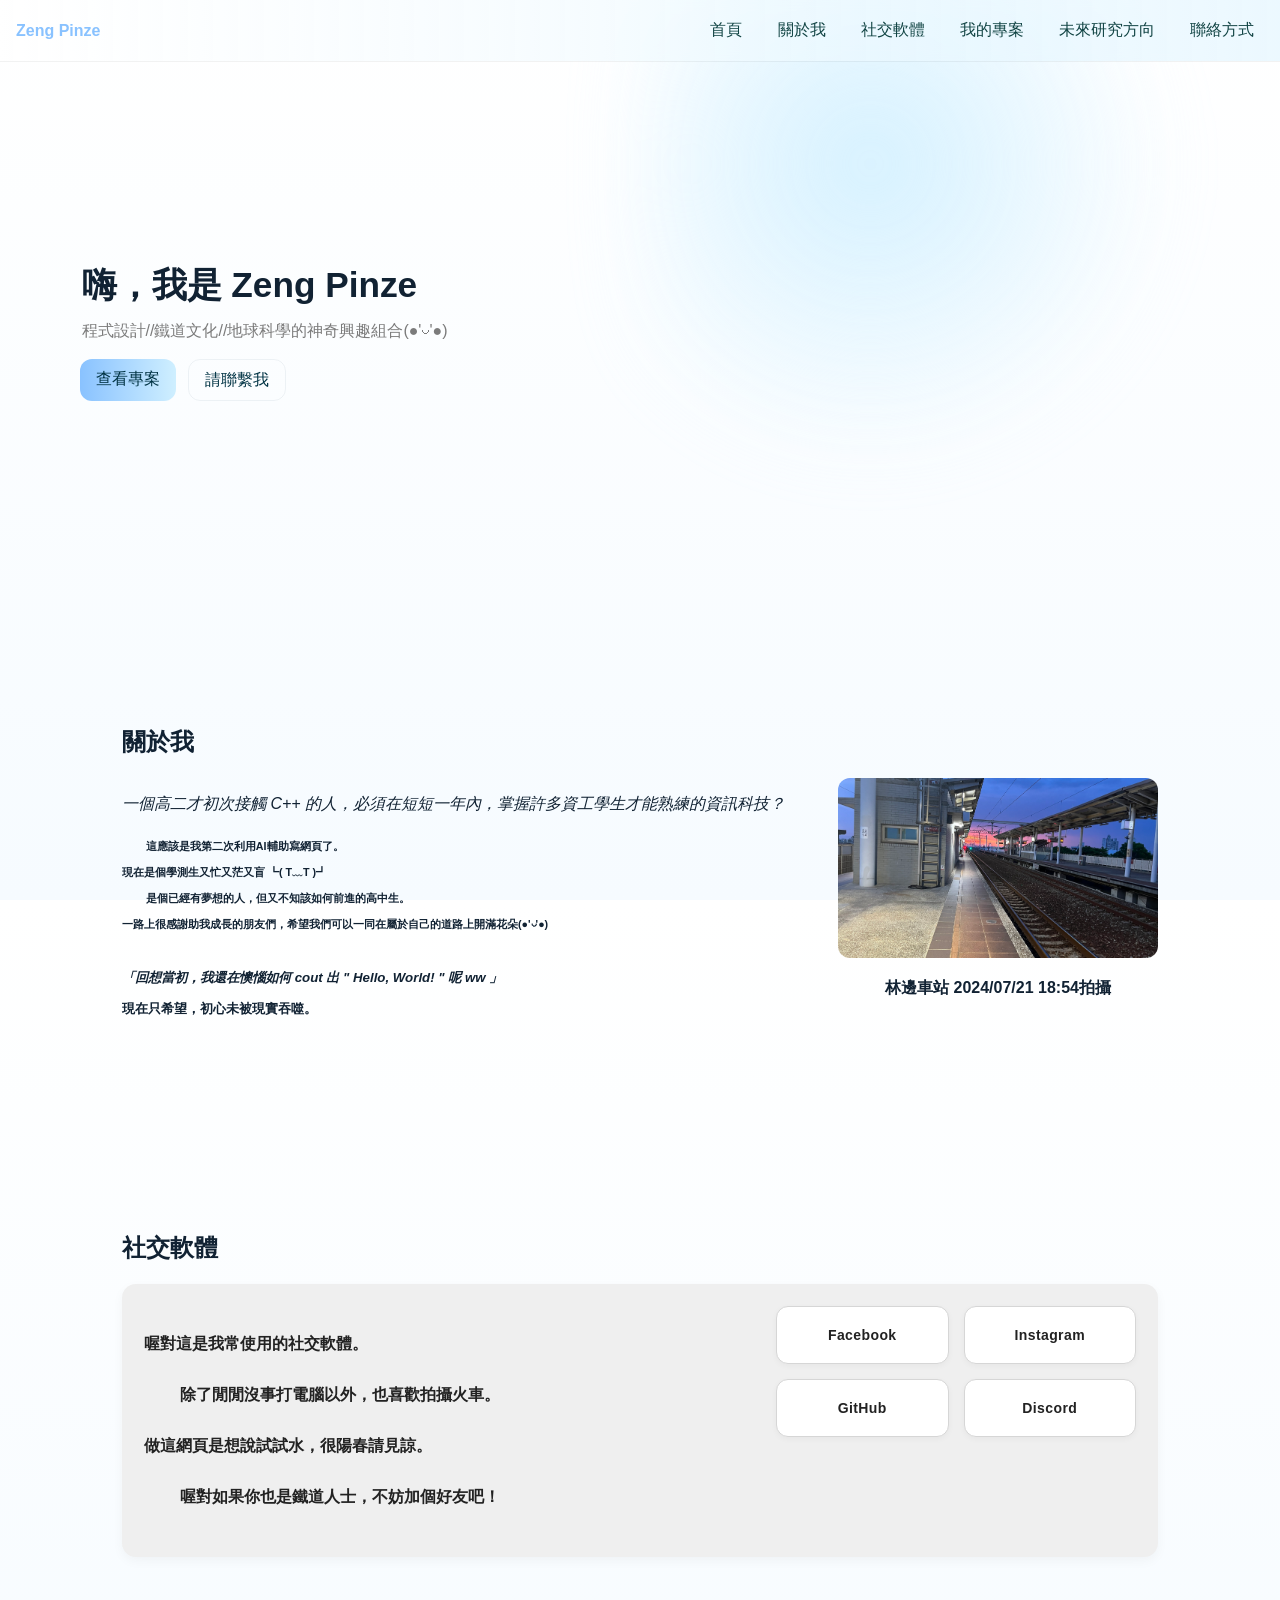
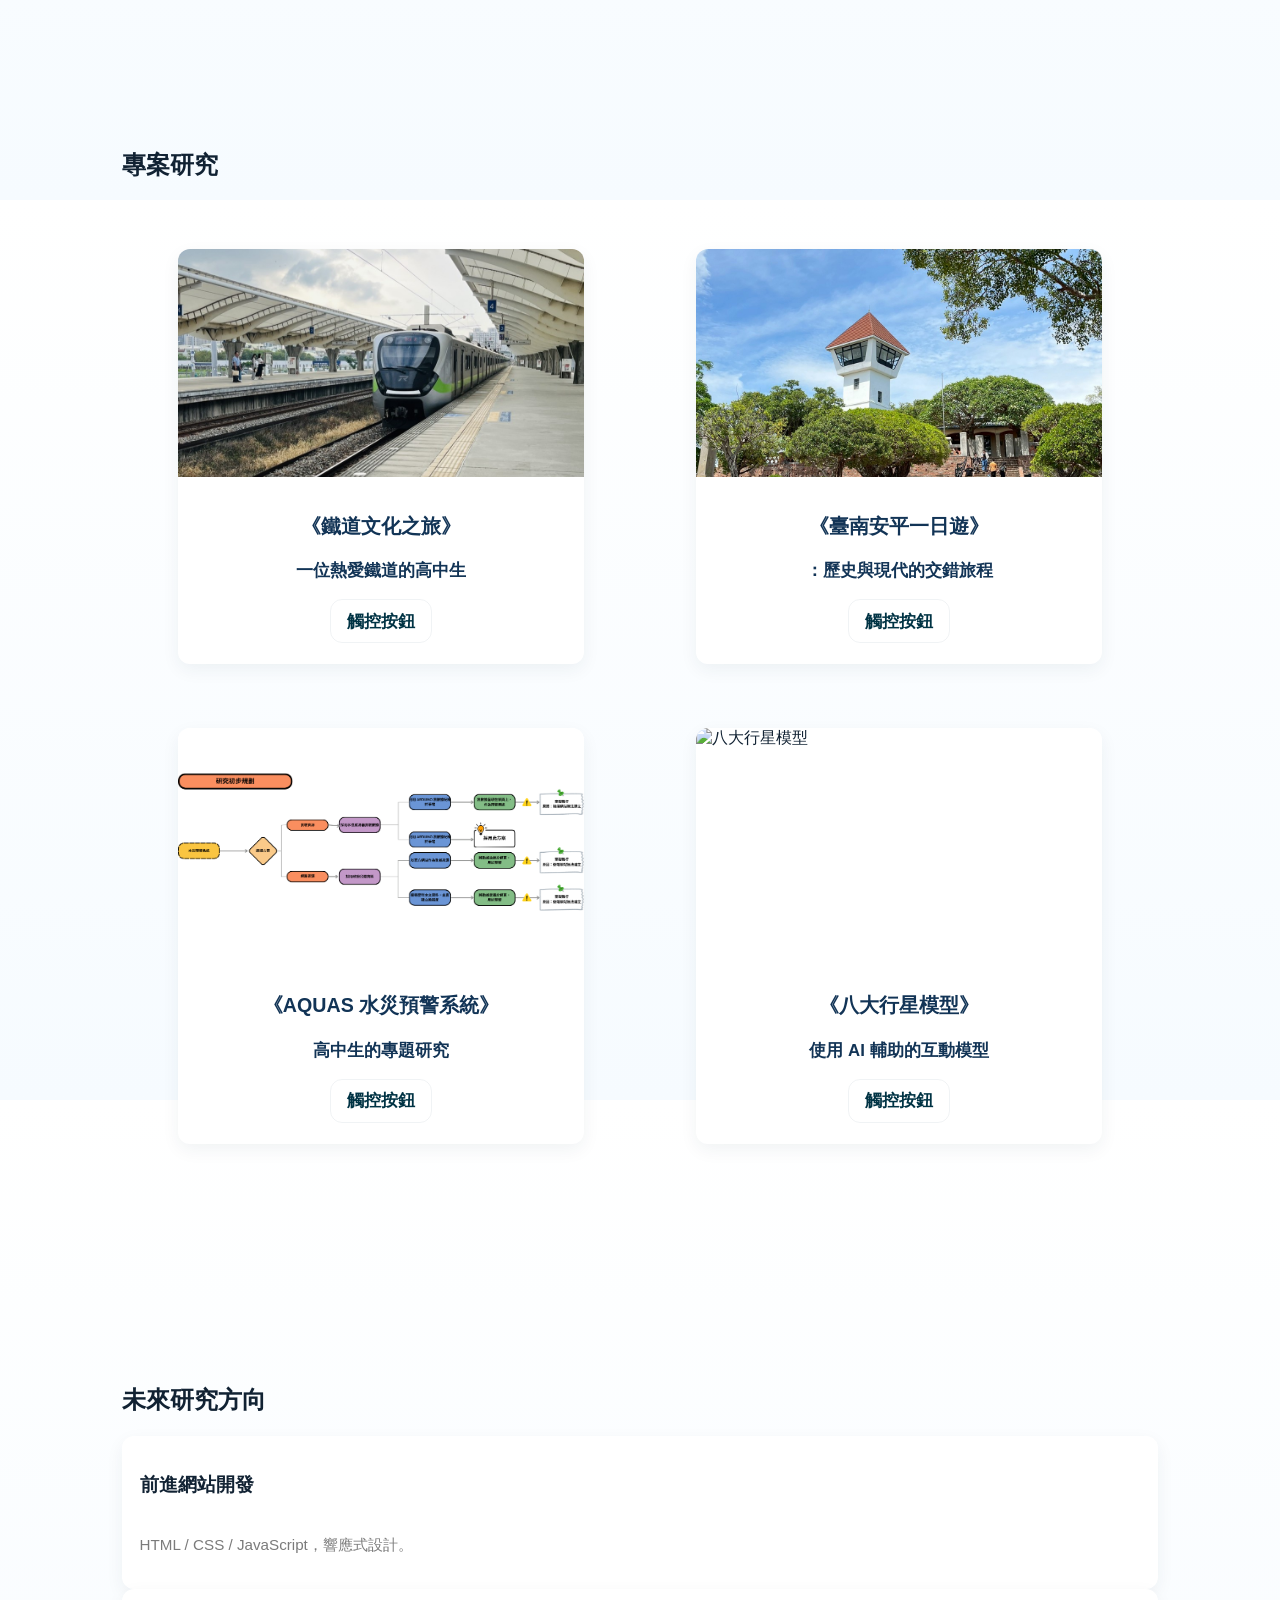
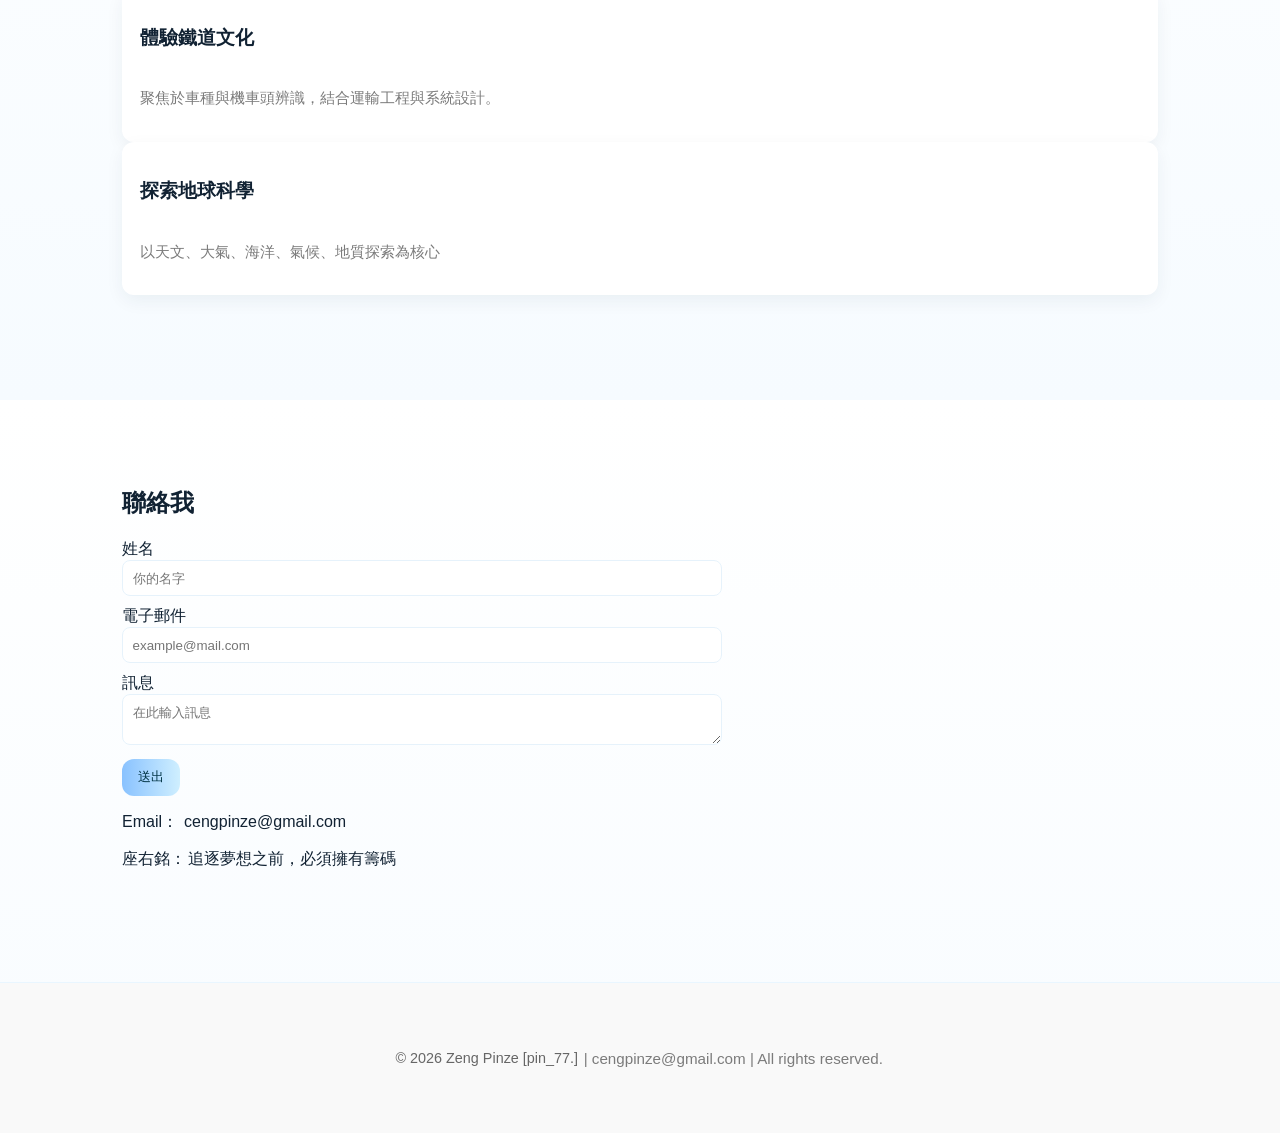
==== index.html @ 89258765 "Update index.html 新增專題研究 八大行星模型" ====
<!DOCTYPE html>
<html lang="zh-TW">

<head>
    <meta charset="UTF-8">
    <meta name="viewport" content="width=device-width, initial-scale=1.0">
    <title>pinMode_77.</title>
    <link rel="stylesheet" href="style.css">
    <meta name="viewport" content="width=device-width, initial-scale=1.0">
    <link rel="icon" type="image/png" href="pin_Mode_favicon.png">

</head>

<body>
    <header class="site-header">
        <a class="logo" href="#home">Zeng Pinze</a>
        <nav class="nav" id="nav">
            <a href="#home">首頁</a>
            <a href="#about">關於我</a>
            <a href="#social">社交軟體</a>
            <a href="#portfolio">我的專案</a>
            <a href="#services">未來研究方向</a>
            <a href="#contact">聯絡方式</a>
        </nav>
        <button id="menuBtn" class="touch-btn" aria-label="開啟選單">☰</button>
    </header>

    <main>
        <!-- HERO / 首頁 -->
        <section id="home" class="hero">
            <div class="hero-inner">
                <h1 class="editable" data-placeholder="在此填入你的標題">嗨，我是 Zeng Pinze</h1>
                <p class="editable" data-placeholder="在此填入一句話自我介紹">程式設計//鐵道文化//地球科學的神奇興趣組合(●'◡'●)
                </p>
                <div class="hero-ctas">
                    <a class="btn primary touch-btn" href="#portfolio">查看專案</a>
                    <a class="btn ghost touch-btn" href="#contact">請聯繫我</a>
                </div>
            </div>
            <div class="hero-bg" aria-hidden="true"></div>
        </section>

        <!-- about / 關於我 -->
        <section id="about" class="section reveal">
            <div class="container">
                <h2>關於我</h2>
                <div class="about-grid">
                    <div class="about-text">
                        <p><em>一個高二才初次接觸 C++ 的人，必須在短短一年內，掌握許多資工學生才能熟練的資訊科技？</em></p>
                        </h5>
                        <h6>
                            <p>&nbsp;&nbsp;&nbsp;&nbsp;&nbsp;&nbsp;&nbsp;&nbsp;這應該是我第二次利用AI輔助寫網頁了。<br>
                                <br>現在是個學測生又忙又茫又盲 ┗( T﹏T )┛<br>
                                <br>&nbsp;&nbsp;&nbsp;&nbsp;&nbsp;&nbsp;&nbsp;&nbsp;是個已經有夢想的人，但又不知該如何前進的高中生。<br>
                                <br>一路上很感謝助我成長的朋友們，希望我們可以一同在屬於自己的道路上開滿花朵(●'◡'●)<br><br>
                        
                    <!--好啦我是因為有點懶得再去改CSS所以這段才土法煉鋼用&nbsp;的，別問我為什麼這麼長(￣▽￣)ノ -->    

                        </h6>
                        <h5>
                            <p><em>「回想當初，我還在懊惱如何 cout 出 " Hello, World! " 呢 ww 」</em></p>
                            <p><strong>現在只希望，初心未被現實吞噬。</strong></p>
                    </div>
                    <div class="about-media">
                        <img src="LB_station.jpg" alt="林邊車站" class="rounded shadow" />
                        <p style="text-align: center; font-weight: bold;">林邊車站 2024/07/21 18:54拍攝</p>
                    </div>


                </div>
            </div>
        </section>

        <!-- social / 社交軟體 -->
        <section id="social" class="section reveal">
            <div class="container">
                <h2>社交軟體</h2>
                <div class="social-grid-layout">
                    <div class="social-text">
                        <h6><p>喔對這是我常使用的社交軟體。</p></h6>
                        <h6>
                            <p>&nbsp;&nbsp;&nbsp;&nbsp;&nbsp;&nbsp;&nbsp;&nbsp;除了閒閒沒事打電腦以外，也喜歡拍攝火車。<br>
                                <br>做這網頁是想說試試水，很陽春請見諒。<br>
                                <br>&nbsp;&nbsp;&nbsp;&nbsp;&nbsp;&nbsp;&nbsp;&nbsp;喔對如果你也是鐵道人士，不妨加個好友吧！
                            </p>
                        </h6>
                    </div>
                    <div class="social-links">
                        <div class="social-card">
                            <a href="https://www.facebook.com/share/1Z2Pvj5gK8/?mibextid=wwXIfr" target="_blank"
                                rel="noopener noreferrer">Facebook</a>
                        </div>
                        <div class="social-card">
                            <a href="https://www.instagram.com/pinze_1217?igsh=MWd3c3Fwb3gzZjg2OA%3D%3D&utm_source=qr" target="_blank"
                                rel="noopener noreferrer">Instagram</a>
                        </div>
                        <div class="social-card">
                            <a href="https://github.com/zengpinze" target="_blank" rel="noopener noreferrer">GitHub</a>
                        </div>
                        <div class="social-card">
                            <a href="https://discordapp.com/users/845567407082569739" target="_blank"
                                rel="noopener noreferrer">Discord</a>
                        </div>
                    </div>
                </div>
            </div>
        </section>



        <!-- portfolio / 作品集 -->
        <section id="portfolio" class="section reveal">
            <div class="container">
                <h2>專案研究</h2>
                <div class="gallery">
                    <figure class="card" tabindex="0">
                        <img src="Xinwuri Station.jpg" alt="project 1" />
                        <figcaption>
                            <h3>《鐵道文化之旅》</h3>
                            <p>一位熱愛鐵道的高中生 </p>
                            <a class="btn ghost touch-btn"
                                href="https://sites.google.com/view/pin7-self-directed-learning/%E7%B0%A1%E4%BB%8B">觸控按鈕</a>
                        </figcaption>
                    </figure>

                    <figure class="card" tabindex="0">
                        <img src="Anping_Timewalk.jpg" alt="project 2" />
                        <figcaption>
                            <h3>《臺南安平一日遊》</h3>
                            <p>：歷史與現代的交錯旅程</p>
                            <a class="btn ghost touch-btn" href="https://zengpinze.github.io/Anping_Timewalk/">觸控按鈕</a>
                        </figcaption>
                    </figure>

                    <figure class="card" tabindex="0">
                        <img src="thematic study.png" alt="project 3" />
                        <figcaption>
                            <h3>《AQUAS 水災預警系統》</h3>
                            <p>高中生的專題研究</p>
                            <a class="btn ghost touch-btn" href="https://zengpinze.github.io/water_sensor/">觸控按鈕</a>
                        </figcaption>
                    </figure>

                    <figure class="card" tabindex="0">
                        <img src="Earth.jpg" alt="八大行星模型" loading="lazy" />
                        <figcaption>
                            <h3>《八大行星模型》</h3>
                            <p>使用 AI 輔助的互動模型</p>
                            <a class="btn ghost touch-btn" href="https://zengpinze.github.io/Solar_System/"
                                target="_blank" rel="noopener noreferrer">觸控按鈕</a>
                        </figcaption>
                    </figure>
                </div>
            </div>
        </section>




        <!-- services / 項目 -->
        <section id="services" class="section reveal">
            <div class="container">
                <h2>未來研究方向</h2>
                <div class="grid services-grid">
                    <article class="service card">
                        <h3 class="editable">前進網站開發</h3>
                        <p class="editable small">HTML / CSS / JavaScript，響應式設計。</p>
                    </article>
                    <article class="service card">
                        <h3 class="editable">體驗鐵道文化</h3>
                        <p class="editable small">聚焦於車種與機車頭辨識，結合運輸工程與系統設計。</p>
                    </article>
                    <article class="service card">
                        <h3 class="editable">探索地球科學</h3>
                        <p class="editable small">以天文、大氣、海洋、氣候、地質探索為核心</p>
                    </article>
                </div>
            </div>
        </section>

        <!-- contact / 聯絡方式 -->
        <section id="contact" class="section reveal">
            <div class="container">
                <h2>聯絡我</h2>
                <form id="contactForm" class="contact-form">
                    <label>姓名<input type="text" name="name" placeholder="你的名字" required></label>
                    <label>電子郵件<input type="email" name="email" placeholder="example@mail.com" required></label>
                    <label>訊息<textarea name="message" placeholder="在此輸入訊息"></textarea></label>
                    <button type="submit" class="btn primary touch-btn">送出</button>
                </form>

                <div class="contact-info">
                    <p>Email：<span class="editable"> cengpinze@gmail.com</span></p>
                    <p>座右銘：<span class="editable">追逐夢想之前，必須擁有籌碼</span></p>
                </div>
            </div>
        </section>
    </main>

    <footer class="site-footer">
        <div class="container">
            <p>© <span id="year"></span> Zeng Pinze [pin_77.] <span class="editable small"> | cengpinze@gmail.com |
                    All rights reserved.</span>
            </p>
        </div>
    </footer>

    <script src="script.js"></script>
</body>

</html>

<!-- 欸這是小彩蛋嘻嘻，你能看到這段文字代表你不簡單
    然後我知道盧品碩一定會看我後台，所以我在這裡向你問好(?
    好啦我知道你會說這到底三小，好啦等我之後學會更多再來改 = = 
    -->
---- style.css ----
/* =========================
   全域變數與基底（:root）
   定義主色、圓角、最大寬度等變數，整站共用
   ========================= */
:root {
    --main: #CFEFFF;
    /* 淺藍 */
    --white: #ffffff;
    --muted: #7b7b7b;
    --accent: #89c2ff;
    --glass: rgba(255, 255, 255, 0.7);
    --max-width: 1100px;
    --radius: 14px;
}

/* 全站盒模型統一 */
* {
    box-sizing: border-box;
}

/* html, body 高度設定以利 hero 滿版 */
html,
body {
    height: 100%;
}

/* =========================
   body 基底樣式
   字型、背景漸層、字色
   ========================= */
body {
    margin: 0;
    font-family: -apple-system, BlinkMacSystemFont, "Segoe UI", Roboto, "Noto Sans TC", Arial;
    color: #123;
    background: linear-gradient(180deg, var(--white), #f6fbff);
    -webkit-font-smoothing: antialiased;
}

/* 中央容器：用來包主要內容（.container） */
.container {
    max-width: var(--max-width);
    margin: 0 auto;
    padding: 2rem;
}

/* =========================
   頁首 / 導覽（.site-header）
   固定在頁頂、毛玻璃效果
   ========================= */
.site-header {
    position: fixed;
    inset: 0 0 auto 0;
    display: flex;
    align-items: center;
    justify-content: space-between;
    padding: 0.75rem 1rem;
    background: linear-gradient(90deg, rgba(255, 255, 255, 0.8), rgba(223, 244, 255, 0.6));
    backdrop-filter: blur(6px);
    z-index: 40;
    width: 100%;
    box-shadow: 0 1px 0 rgba(0, 0, 0, 0.05);
}

/* logo 樣式（通常放在左側） */
.logo {
    font-weight: 700;
    color: var(--accent);
    text-decoration: none;
}

/* 導覽列（右側連結容器） */
.nav {
    display: flex;
    gap: 1rem;
}

/* 導覽連結樣式 */
.nav a {
    color: #144;
    text-decoration: none;
    padding: 0.5rem 0.6rem;
    border-radius: 8px;
}

.nav a:hover {
    background: var(--main);
}

/* 漢堡按鈕（桌面隱藏，手機顯示） */
#menuBtn {
    display: none;
}

/* =========================
   HERO（首屏）
   大標、描述、CTA 按鈕
   ========================= */
.hero {
    min-height: 70vh;
    display: flex;
    align-items: center;
    position: relative;
    overflow: hidden;
}

/* hero 內文容器 */
.hero-inner {
    padding: 6rem 2rem 4rem;
    max-width: 900px;
    margin-left: 3rem;
}

/* hero 標題與段落 */
.hero h1 {
    font-size: 2.2rem;
    margin: 0 0 .5rem;
}

.hero p {
    margin: 0 0 1rem;
    color: var(--muted);
}

/* CTA 按鈕群容器 */
.hero-ctas {
    display: flex;
    gap: .75rem;
}

/* 共用按鈕樣式 */
.btn {
    display: inline-block;
    padding: .6rem 1rem;
    border-radius: 12px;
    text-decoration: none;
    border: none;
    cursor: pointer;
}

/* 主要按鈕（漸層） */
.btn.primary {
    background: linear-gradient(90deg, var(--accent), var(--main));
    color: #034;
}

/* 空心按鈕 */
.btn.ghost {
    background: transparent;
    border: 1px solid rgba(3, 60, 80, 0.06);
    color: #034;
}

/* 縮放觸控反饋（給行動裝置） */
.touch-btn {
    transition: transform .12s ease;
}

.touch-btn:active {
    transform: scale(.97);
}

/* hero 裝飾性背景光暈 */
.hero-bg {
    position: absolute;
    right: -10%;
    top: -10%;
    width: 60%;
    height: 120%;
    background: radial-gradient(circle at 30% 30%, var(--main), transparent 40%);
    filter: blur(40px);
    opacity: .9;
}

/* =========================
   區塊通用（.section）
   各大區塊的上下內距
   ========================= */
.section {
    padding: 4rem 0;
}

h2 {
    margin-top: 0;
}

/* =========================
   關於我（about-grid）
   桌面兩欄（內容 + 側欄圖片），手機改一欄
   ========================= */
.about-grid {
    display: grid;
    grid-template-columns: 1fr 320px;
    gap: 1.5rem;
    align-items: start;
}



/* 圓角圖片（常用於個人照） */
.rounded {
    width: 100%;
    border-radius: 12px;
    object-fit: cover;
}

/* 輸入欄通用樣式（搜尋/聯絡表單） */
.text-input {
    display: block;
    width: 100%;
    padding: .5rem;
    margin: .4rem 0;
    border-radius: 8px;
    border: 1px solid #e4eef7;
}

/* =========================
   社交軟體區塊（#social）
   ========================= */
:root {
    /* 若你已有變數可不用改 */
    --accent: #89c2ff;
    --glass: rgba(255, 255, 255, 0.7);
    --radius: 12px;
    --text-color: #222;
}

/* 社交區塊：桌機左文字、右按鈕（卡片） */
.social-grid-layout {
    display: grid;
    grid-template-columns: 1fr 360px;
    /* 左 1fr，右固定寬度（可改） */
    gap: 20px;
    align-items: start;

    /* 新增：內部容器灰底、圓角與內間距（選項 B） */
    background: #efefef;
    /* 容器灰色背景 */
    padding: 22px;
    border-radius: 14px;
    box-shadow: 0 4px 12px rgba(0, 0, 0, 0.04);
}

/* 手機：整欄垂直堆疊（文字先、按鈕後） */
@media (max-width: 768px) {
    .social-grid-layout {
        grid-template-columns: 1fr;
    }

    .social-links {
        grid-template-columns: 1fr;
        /* 按鈕改為單欄 */
    }

    /* 手機時減少容器內側留白 */
    .social-grid-layout {
        padding: 18px;
        border-radius: 12px;
    }
}

/* 文字區 */
.social-text p {
    font-size: 16px;
    line-height: 1.6;
    margin-bottom: 12px;
    color: var(--text-color);
}

/* 按鈕區（2x2 在桌機） */
.social-links {
    display: grid;
    grid-template-columns: repeat(2, 1fr);
    gap: 15px;
}

/* 卡片樣式：外框 + 可點整塊 */
/* 卡片改為白底以便在灰底容器中明顯 */
.social-card {
    background: #ffffff;
    /* 卡片白底，與灰底容器對比 */
    padding: 12px;
    border-radius: var(--radius);
    text-align: center;
    font-weight: 700;
    font-size: 14px;
    letter-spacing: 0.4px;
    color: var(--text-color);
    transition: transform 0.18s ease, background 0.18s ease, color 0.18s ease, border-color 0.18s ease;
    cursor: pointer;
    border: 1px solid #d6d6d6;
    /* 灰色外框 */
    box-shadow: 0 2px 6px rgba(0, 0, 0, 0.04);
    overflow: hidden;
}

/* 讓超連結撐滿整個卡片、且不顯示底線 */
.social-card a {
    display: flex;
    align-items: center;
    justify-content: center;
    width: 100%;
    height: 100%;
    text-decoration: none;
    /* 去底線 */
    color: inherit;
    padding: 8px 10px;
}

/* hover / focus 效果（保留你的動畫語感） */
.social-card:hover,
.social-card:focus-within {
    transform: scale(1.05);
    background: var(--accent);
    color: #fff;
    border-color: transparent;
}

/* keyboard focus 明顯可見（可取代 outline:none） */
.social-card:focus-within {
    outline: 3px solid rgba(137, 194, 255, 0.18);
    outline-offset: 3px;
}

/* 保留你的淡入向上動畫 */
.reveal {
    opacity: 0;
    transform: translateY(20px);
    animation: fadeInUp 0.6s ease forwards;
}

@keyframes fadeInUp {
    to {
        opacity: 1;
        transform: translateY(0);
    }
}




/* =========================
   作品集 / gallery（格狀顯示）
   桌面兩欄、手機一欄
   ========================= */
/* 盒模型穩定 */
*,
*::before,
*::after {
    box-sizing: border-box;
}

/* 容器：置中、兩欄（桌面） */
.gallery {
    width: 100%;
    max-width: var(--max-width, 1100px);
    margin: 0 auto;
    display: grid;
    grid-template-columns: repeat(2, 1fr);
    /* 桌面兩欄 */
    gap: 2rem;
    padding: 2rem 1rem;
    align-items: start;
}

/* 單張作品卡片 */
.card {
    background: var(--white, #ffffff);
    border-radius: 12px;
    overflow: hidden;
    box-shadow: 0 6px 18px rgba(12, 45, 70, 0.06);
    transition: transform .28s ease, box-shadow .28s ease;
    display: flex;
    flex-direction: column;
}

/* 只在有 hover 支援的裝置顯示懸浮效果（避免手機觸控干擾）*/
@media (hover: hover) and (pointer: fine) {
    .card:hover {
        transform: translateY(-6px);
        box-shadow: 0 12px 26px rgba(12, 45, 70, 0.09);
    }
}

/* 圖片：保持比例並自適應寬度 */
.card img {
    width: 100%;
    height: auto;
    aspect-ratio: 16 / 9;
    /* 若想更高改為 4/3 */
    object-fit: cover;
    display: block;
}

/* 標題/說明 */
.card figcaption {
    padding: 1rem;
    text-align: center;
    font-weight: 700;
    font-size: 1.05rem;
    color: var(--primary-color, #123456);
}

/* 手機（小螢幕）→ 單欄直排 */
@media (max-width: 768px) {
    .gallery {
        grid-template-columns: 1fr;
        /* 單欄 */
        gap: 1rem;
        padding: 1.25rem 0.75rem;
    }

    .card figcaption {
        font-size: 1rem;
        padding: 0.75rem;
    }

    .card img {
        aspect-ratio: 4 / 3;
        /* 手機時可讓圖片看起來較高 */
    }
}






/* =========================
   服務項目（services-grid）
   自適應欄數（auto-fit）
   ========================= */
.services-grid {
    grid-template-columns: repeat(auto-fit, minmax(220px, 1fr));
}

.service {
    padding: 1rem;
}

/* =========================
   聯絡表單（contact-form）
   最大寬度與欄位樣式
   ========================= */
.contact-form {
    display: grid;
    gap: .6rem;
    max-width: 600px;
}

.contact-form label {
    display: block;
}

.contact-form input,
.contact-form textarea {
    width: 100%;
    padding: .6rem;
    border-radius: 8px;
    border: 1px solid #e6f2fb;
}

.contact-form button {
    width: fit-content;
}

/* 頁腳 */
.site-footer {
    border-top: 1px solid #e9f6ff;
    padding: 1.2rem 0;
    margin-top: 2rem;
}

body {
    margin: 0;
    min-height: 100vh;
    display: flex;
    flex-direction: column;
}

.site-footer {
    text-align: center;
    font-size: 0.9em;
    color: #666;
    padding: 20px 0;
    background-color: #f9f9f9;
    margin-top: auto;
}


/* 可編輯元素（使用 contenteditable） */
.editable {
    outline: none;
    min-height: 1.5rem;
    padding: .1rem;
    border-radius: 6px;
}

.editable[contenteditable]:empty:before {
    content: attr(data-placeholder);
    color: var(--muted);
}

/* 小字 / 次要文字 */
.small {
    font-size: .95rem;
    color: var(--muted);
}

/* 進場動畫（先隱藏，加入 .visible 後顯示） */
.reveal {
    opacity: 0;
    transform: translateY(12px);
    transition: opacity .6s ease, transform .6s ease;
}

.reveal.visible {
    opacity: 1;
    transform: none;
}

/* 響應式：小於 900px 的行為 */
@media (max-width: 900px) {
    .about-grid {
        grid-template-columns: 1fr;
    }

    .site-header {
        padding: 0.5rem;
    }

    .nav {
        display: none;
        /* 隱藏桌面導覽，顯示漢堡 */
    }

    #menuBtn {
        display: block;
    }
}

/* 觸控水波（基礎 CSS，需 JS 設定位置與動畫） */
.ripple {
    position: relative;
    overflow: hidden;
}

.ripple::after {
    content: "";
    position: absolute;
    border-radius: 50%;
    transform: scale(0);
    opacity: .6;
    pointer-events: none;
}





/* =========================
   響應式設計
   手機、平板、桌面版樣式調整
   ========================= */

/* 高對比度模式 */
@media (prefers-contrast: more) {
    :root {
        --primary-color: #0000FF;
        --secondary-color: #008000;
        --accent-color: #FF0000;
        --background-color: #FFFFFF;
        --text-color: #000000;
        --box-bg: #F0F0F0;
    }

    .box,
    .announcement-item,
    .modal-content {
        border: 2px solid #000000;
    }
}

/* 拍謝吼我CSS不太熟，所以註解比較多 */
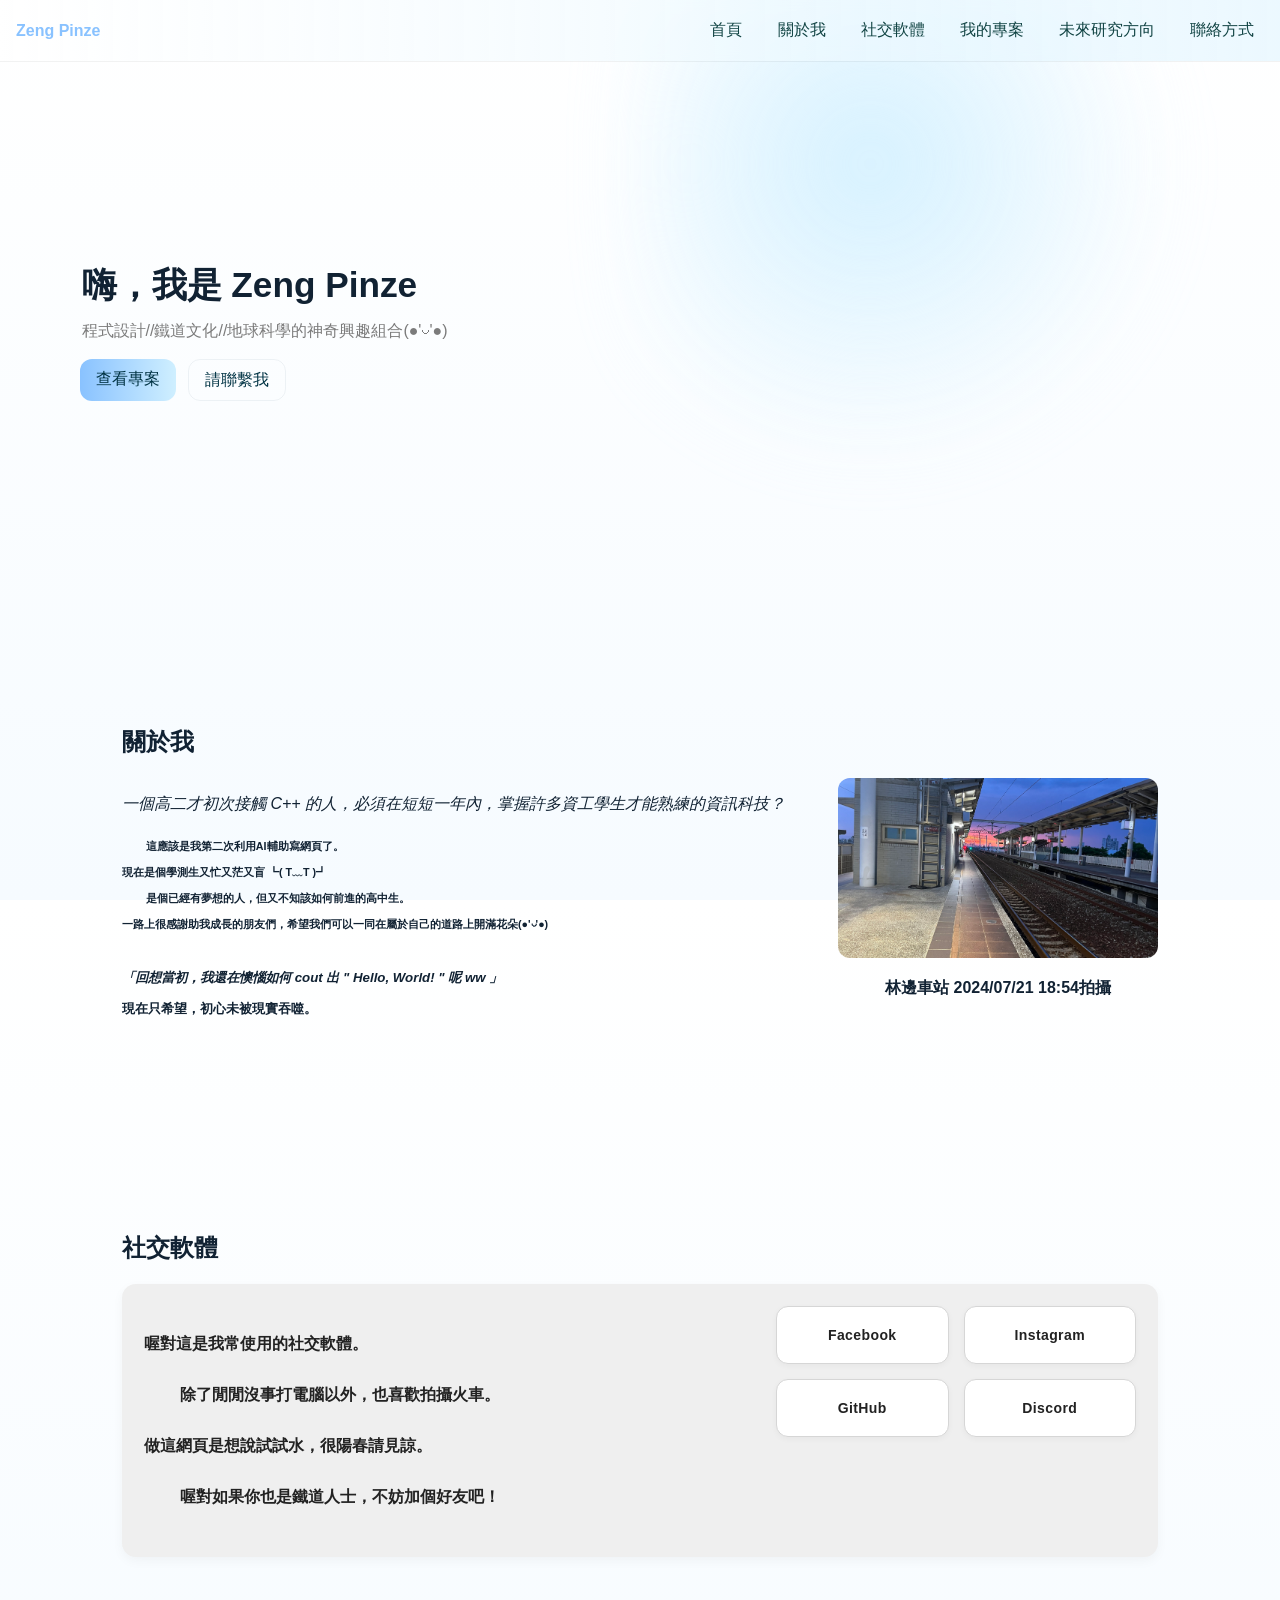
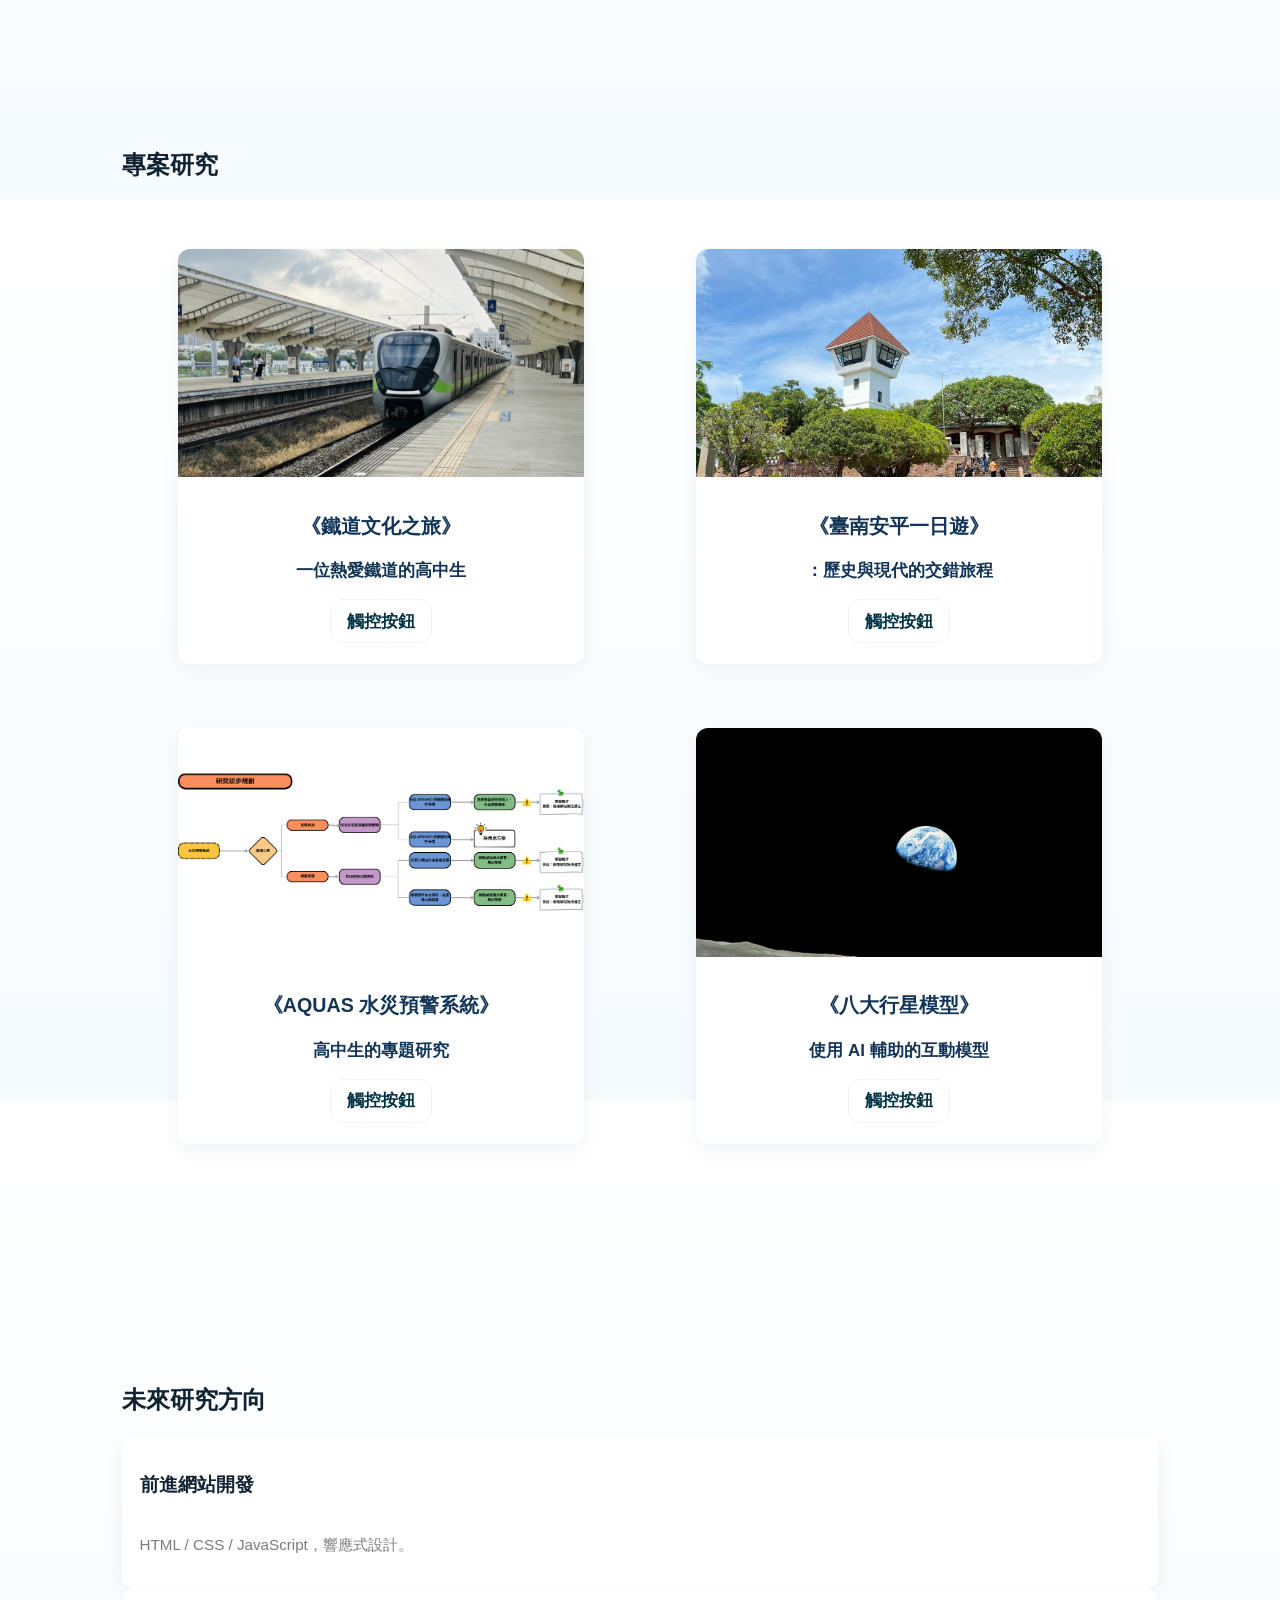
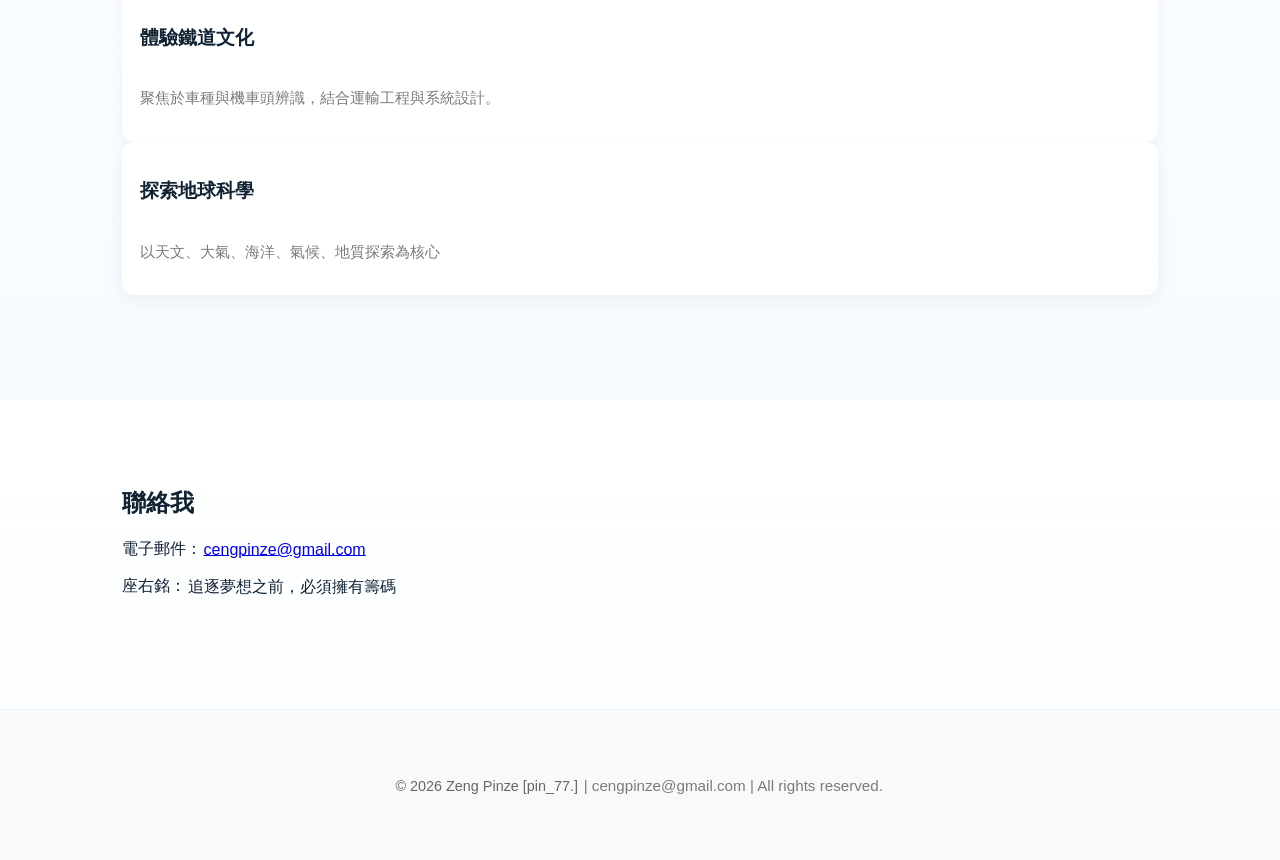
==== commit 4db02c22: "Update index.html" ====
--- a/index.html
+++ b/index.html
@@ -7,7 +7,7 @@
     <title>pinMode_77.</title>
     <link rel="stylesheet" href="style.css">
     <meta name="viewport" content="width=device-width, initial-scale=1.0">
-    <link rel="icon" type="image/png" href="pin_Mode_favicon.png">
+    <link rel="icon" type="image/png" href="pin_favicon.jpg">
 
 </head>
 
@@ -53,8 +53,8 @@
                                 <br>現在是個學測生又忙又茫又盲 ┗( T﹏T )┛<br>
                                 <br>&nbsp;&nbsp;&nbsp;&nbsp;&nbsp;&nbsp;&nbsp;&nbsp;是個已經有夢想的人，但又不知該如何前進的高中生。<br>
                                 <br>一路上很感謝助我成長的朋友們，希望我們可以一同在屬於自己的道路上開滿花朵(●'◡'●)<br><br>
-                        
-                    <!--好啦我是因為有點懶得再去改CSS所以這段才土法煉鋼用&nbsp;的，別問我為什麼這麼長(￣▽￣)ノ -->    
+
+                                <!--好啦我是因為有點懶得再去改CSS所以這段才土法煉鋼用&nbsp;的，別問我為什麼這麼長(￣▽￣)ノ -->
 
                         </h6>
                         <h5>
@@ -77,7 +77,9 @@
                 <h2>社交軟體</h2>
                 <div class="social-grid-layout">
                     <div class="social-text">
-                        <h6><p>喔對這是我常使用的社交軟體。</p></h6>
+                        <h6>
+                            <p>喔對這是我常使用的社交軟體。</p>
+                        </h6>
                         <h6>
                             <p>&nbsp;&nbsp;&nbsp;&nbsp;&nbsp;&nbsp;&nbsp;&nbsp;除了閒閒沒事打電腦以外，也喜歡拍攝火車。<br>
                                 <br>做這網頁是想說試試水，很陽春請見諒。<br>
@@ -91,8 +93,8 @@
                                 rel="noopener noreferrer">Facebook</a>
                         </div>
                         <div class="social-card">
-                            <a href="https://www.instagram.com/pinze_1217?igsh=MWd3c3Fwb3gzZjg2OA%3D%3D&utm_source=qr" target="_blank"
-                                rel="noopener noreferrer">Instagram</a>
+                            <a href="https://www.instagram.com/pinze_1217?igsh=MWd3c3Fwb3gzZjg2OA%3D%3D&utm_source=qr"
+                                target="_blank" rel="noopener noreferrer">Instagram</a>
                         </div>
                         <div class="social-card">
                             <a href="https://github.com/zengpinze" target="_blank" rel="noopener noreferrer">GitHub</a>
@@ -182,15 +184,9 @@
         <section id="contact" class="section reveal">
             <div class="container">
                 <h2>聯絡我</h2>
-                <form id="contactForm" class="contact-form">
-                    <label>姓名<input type="text" name="name" placeholder="你的名字" required></label>
-                    <label>電子郵件<input type="email" name="email" placeholder="example@mail.com" required></label>
-                    <label>訊息<textarea name="message" placeholder="在此輸入訊息"></textarea></label>
-                    <button type="submit" class="btn primary touch-btn">送出</button>
-                </form>
 
                 <div class="contact-info">
-                    <p>Email：<span class="editable"> cengpinze@gmail.com</span></p>
+                    <p>電子郵件：<a href="mailto:cengpinze@gmail.com" class="editable">cengpinze@gmail.com</a></p>
                     <p>座右銘：<span class="editable">追逐夢想之前，必須擁有籌碼</span></p>
                 </div>
             </div>
@@ -214,5 +210,3 @@
     然後我知道盧品碩一定會看我後台，所以我在這裡向你問好(?
     好啦我知道你會說這到底三小，好啦等我之後學會更多再來改 = = 
     -->
-    
-
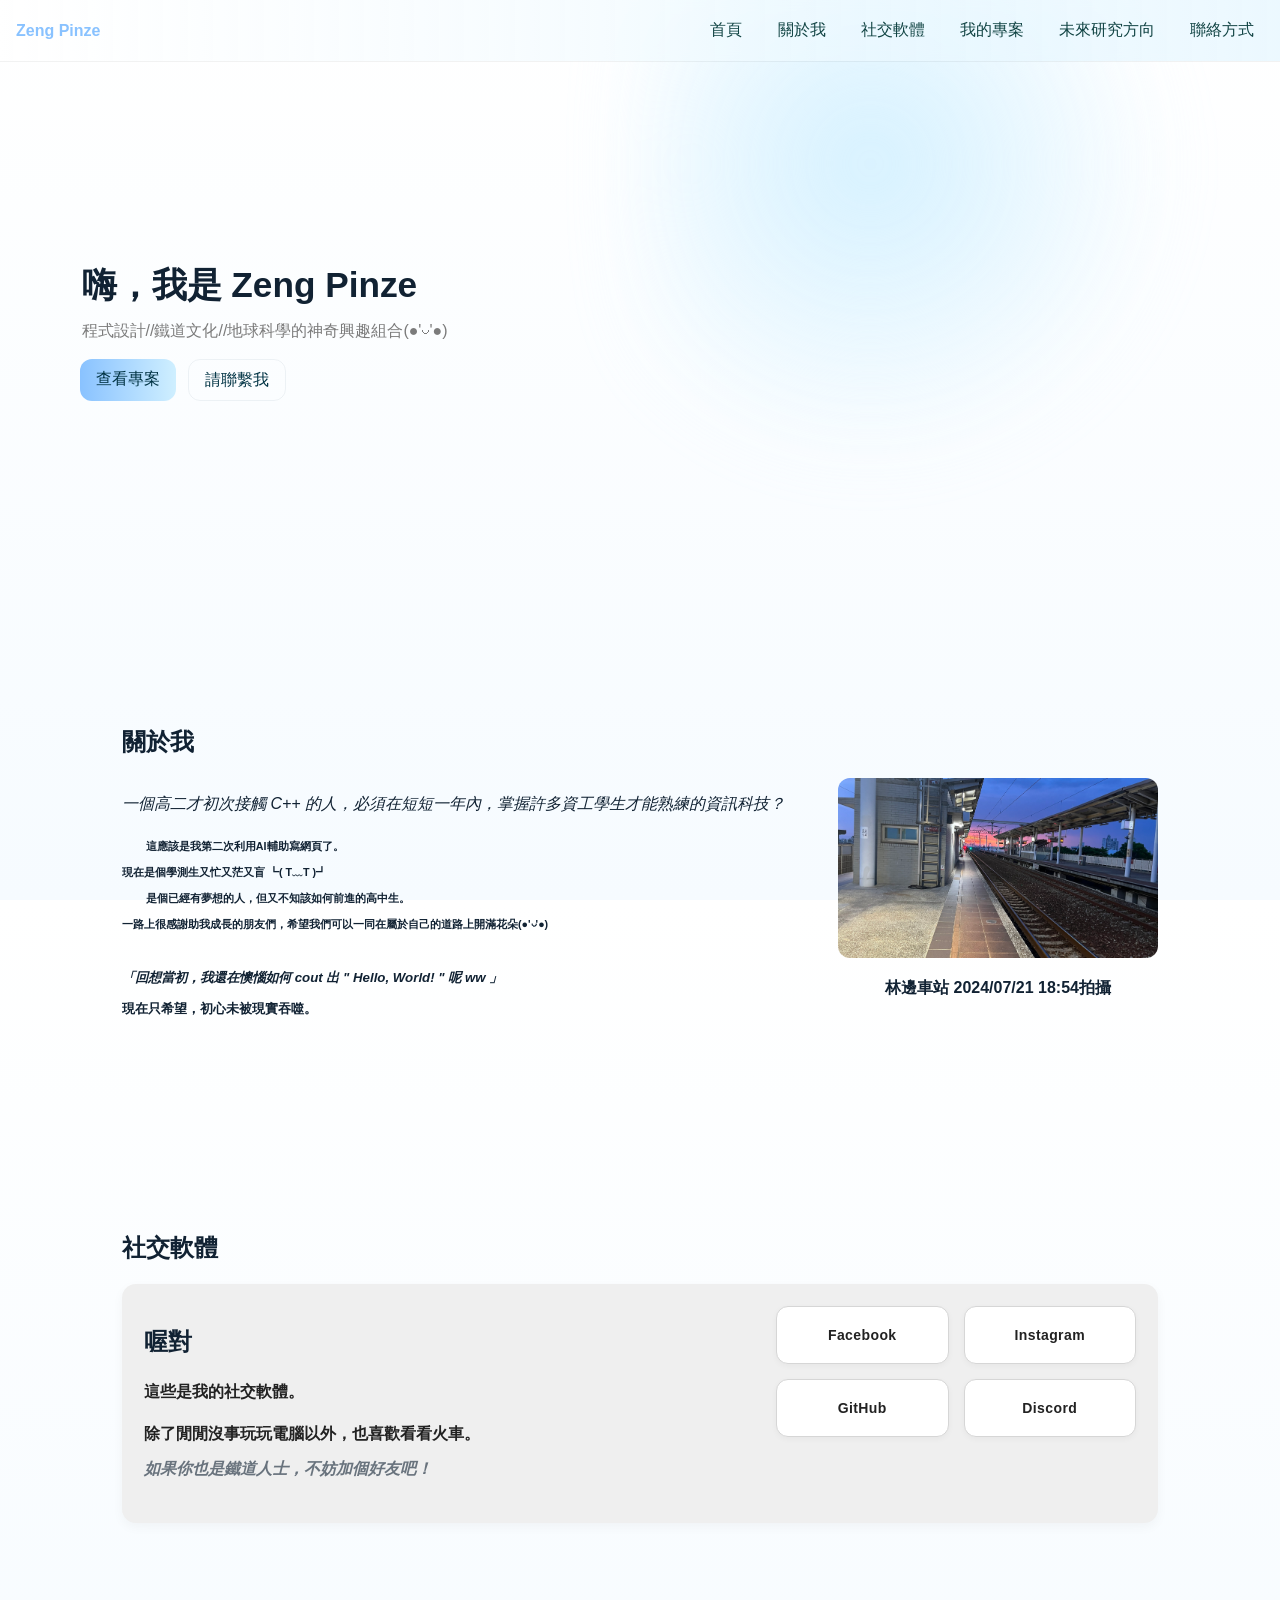
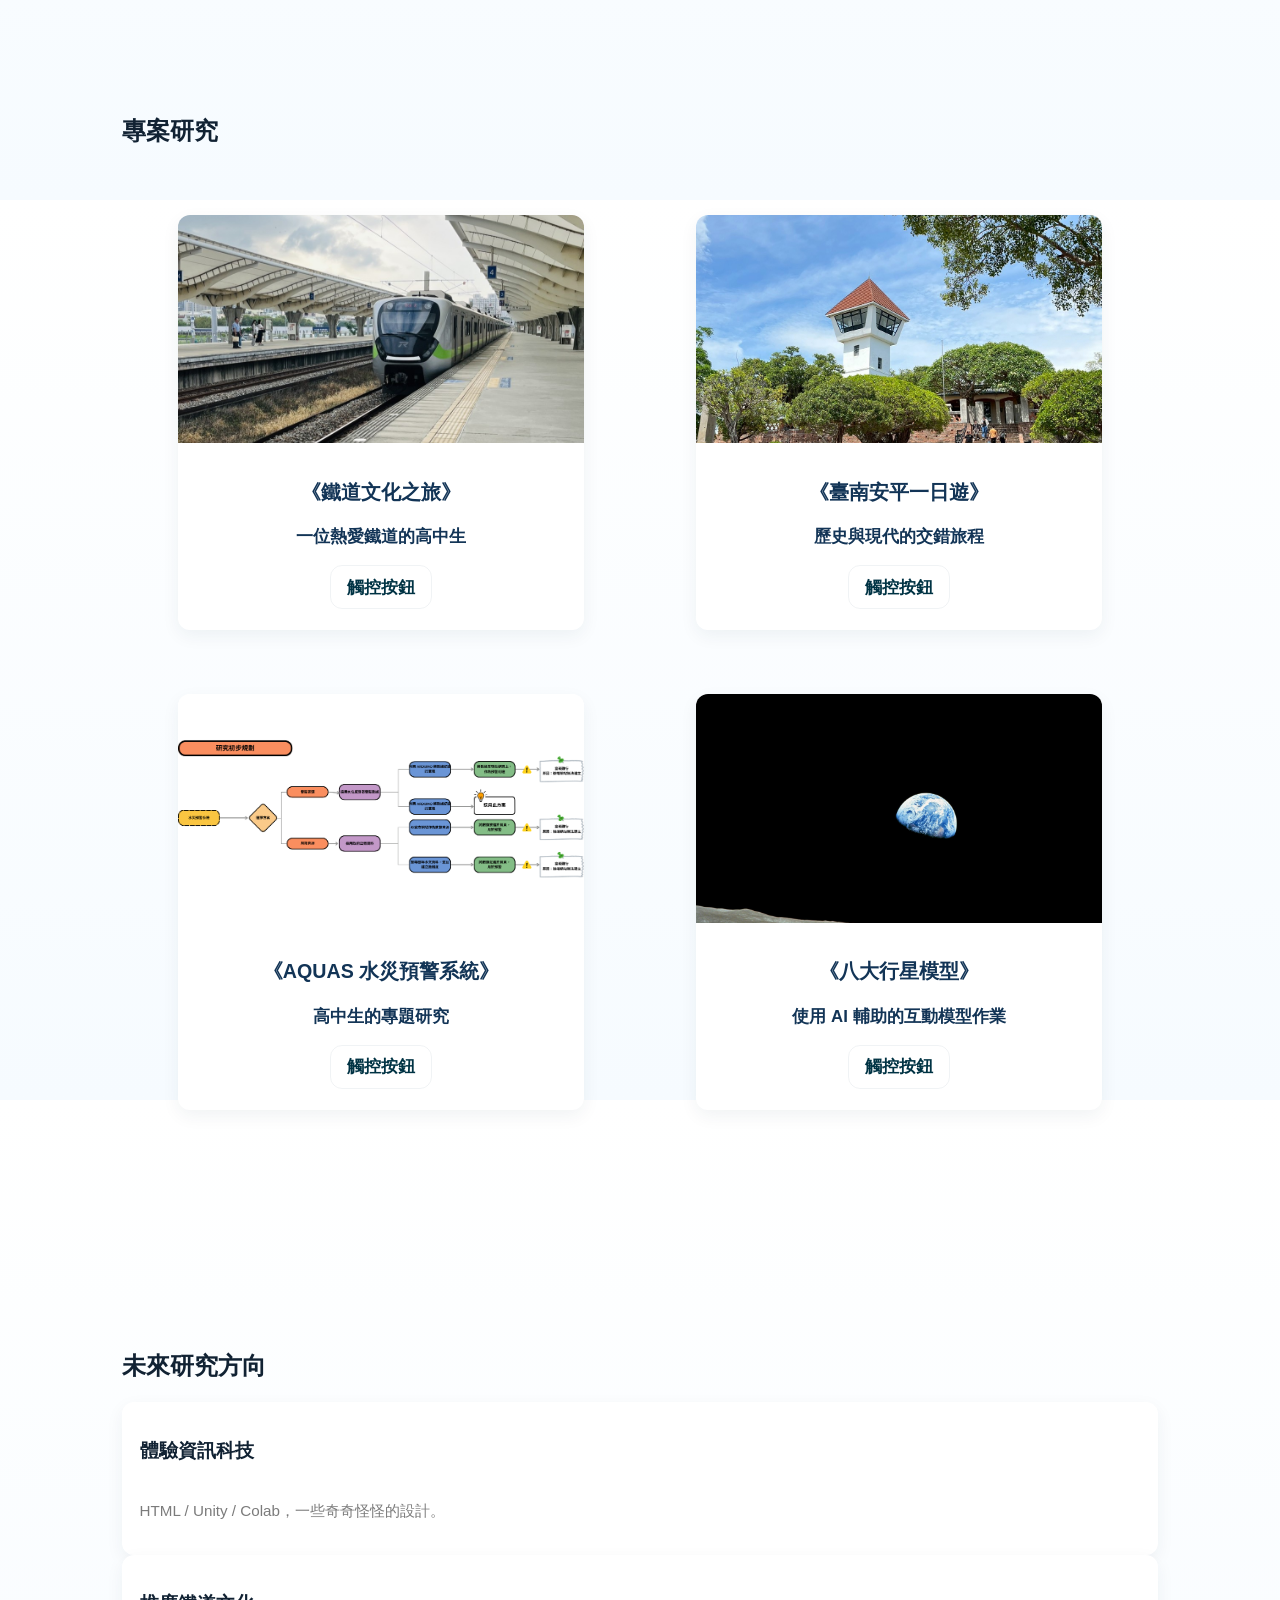
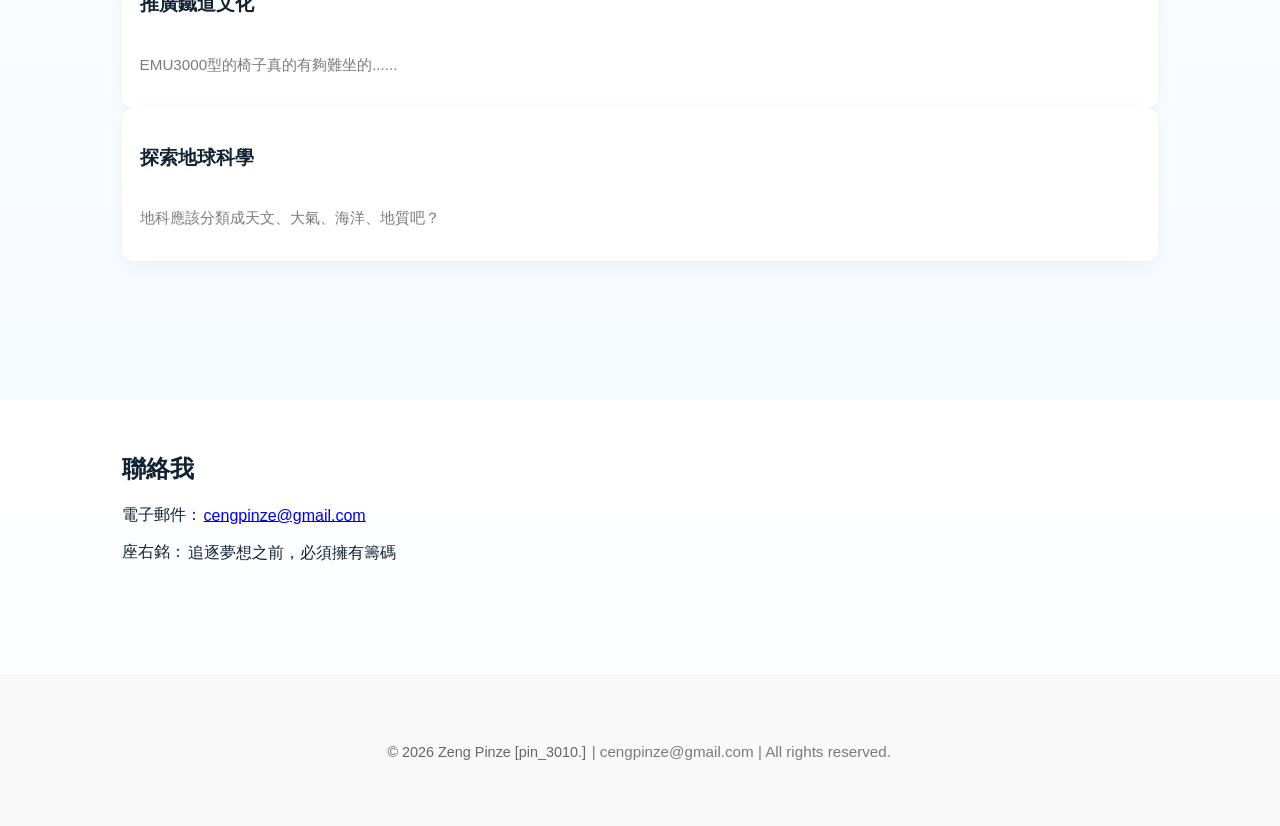
==== commit e6b2128e: "Update index.html 小修一些社交內容、修改版權名稱錯誤、抓錯" ====
--- a/index.html
+++ b/index.html
@@ -77,15 +77,14 @@
                 <h2>社交軟體</h2>
                 <div class="social-grid-layout">
                     <div class="social-text">
-                        <h6>
-                            <p>喔對這是我常使用的社交軟體。</p>
-                        </h6>
-                        <h6>
-                            <p>&nbsp;&nbsp;&nbsp;&nbsp;&nbsp;&nbsp;&nbsp;&nbsp;除了閒閒沒事打電腦以外，也喜歡拍攝火車。<br>
-                                <br>做這網頁是想說試試水，很陽春請見諒。<br>
-                                <br>&nbsp;&nbsp;&nbsp;&nbsp;&nbsp;&nbsp;&nbsp;&nbsp;喔對如果你也是鐵道人士，不妨加個好友吧！
+
+                        <h1>喔對</h1>
+                        <h4>
+                            <p class="title">這些是我的社交軟體。
+                            <p class="content"> 除了閒閒沒事玩玩電腦以外，也喜歡看看火車。
                             </p>
-                        </h6>
+                            <span style="opacity: 0.6;"><em>如果你也是鐵道人士，不妨加個好友吧！</em></span>
+                        </h4>
                     </div>
                     <div class="social-links">
                         <div class="social-card">
@@ -129,7 +128,7 @@
                         <img src="Anping_Timewalk.jpg" alt="project 2" />
                         <figcaption>
                             <h3>《臺南安平一日遊》</h3>
-                            <p>：歷史與現代的交錯旅程</p>
+                            <p>歷史與現代的交錯旅程</p>
                             <a class="btn ghost touch-btn" href="https://zengpinze.github.io/Anping_Timewalk/">觸控按鈕</a>
                         </figcaption>
                     </figure>
@@ -147,7 +146,7 @@
                         <img src="Earth.jpg" alt="八大行星模型" loading="lazy" />
                         <figcaption>
                             <h3>《八大行星模型》</h3>
-                            <p>使用 AI 輔助的互動模型</p>
+                            <p>使用 AI 輔助的互動模型作業</p>
                             <a class="btn ghost touch-btn" href="https://zengpinze.github.io/Solar_System/"
                                 target="_blank" rel="noopener noreferrer">觸控按鈕</a>
                         </figcaption>
@@ -165,16 +164,16 @@
                 <h2>未來研究方向</h2>
                 <div class="grid services-grid">
                     <article class="service card">
-                        <h3 class="editable">前進網站開發</h3>
-                        <p class="editable small">HTML / CSS / JavaScript，響應式設計。</p>
+                        <h3 class="editable">體驗資訊科技</h3>
+                        <p class="editable small">HTML / Unity / Colab，一些奇奇怪怪的設計。</p>
                     </article>
                     <article class="service card">
-                        <h3 class="editable">體驗鐵道文化</h3>
-                        <p class="editable small">聚焦於車種與機車頭辨識，結合運輸工程與系統設計。</p>
+                        <h3 class="editable">推廣鐵道文化</h3>
+                        <p class="editable small">EMU3000型的椅子真的有夠難坐的......</p>
                     </article>
                     <article class="service card">
                         <h3 class="editable">探索地球科學</h3>
-                        <p class="editable small">以天文、大氣、海洋、氣候、地質探索為核心</p>
+                        <p class="editable small">地科應該分類成天文、大氣、海洋、地質吧？</p>
                     </article>
                 </div>
             </div>
@@ -195,7 +194,7 @@
 
     <footer class="site-footer">
         <div class="container">
-            <p>© <span id="year"></span> Zeng Pinze [pin_77.] <span class="editable small"> | cengpinze@gmail.com |
+            <p>© <span id="year"></span> Zeng Pinze [pin_3010.] <span class="editable small"> | cengpinze@gmail.com |
                     All rights reserved.</span>
             </p>
         </div>
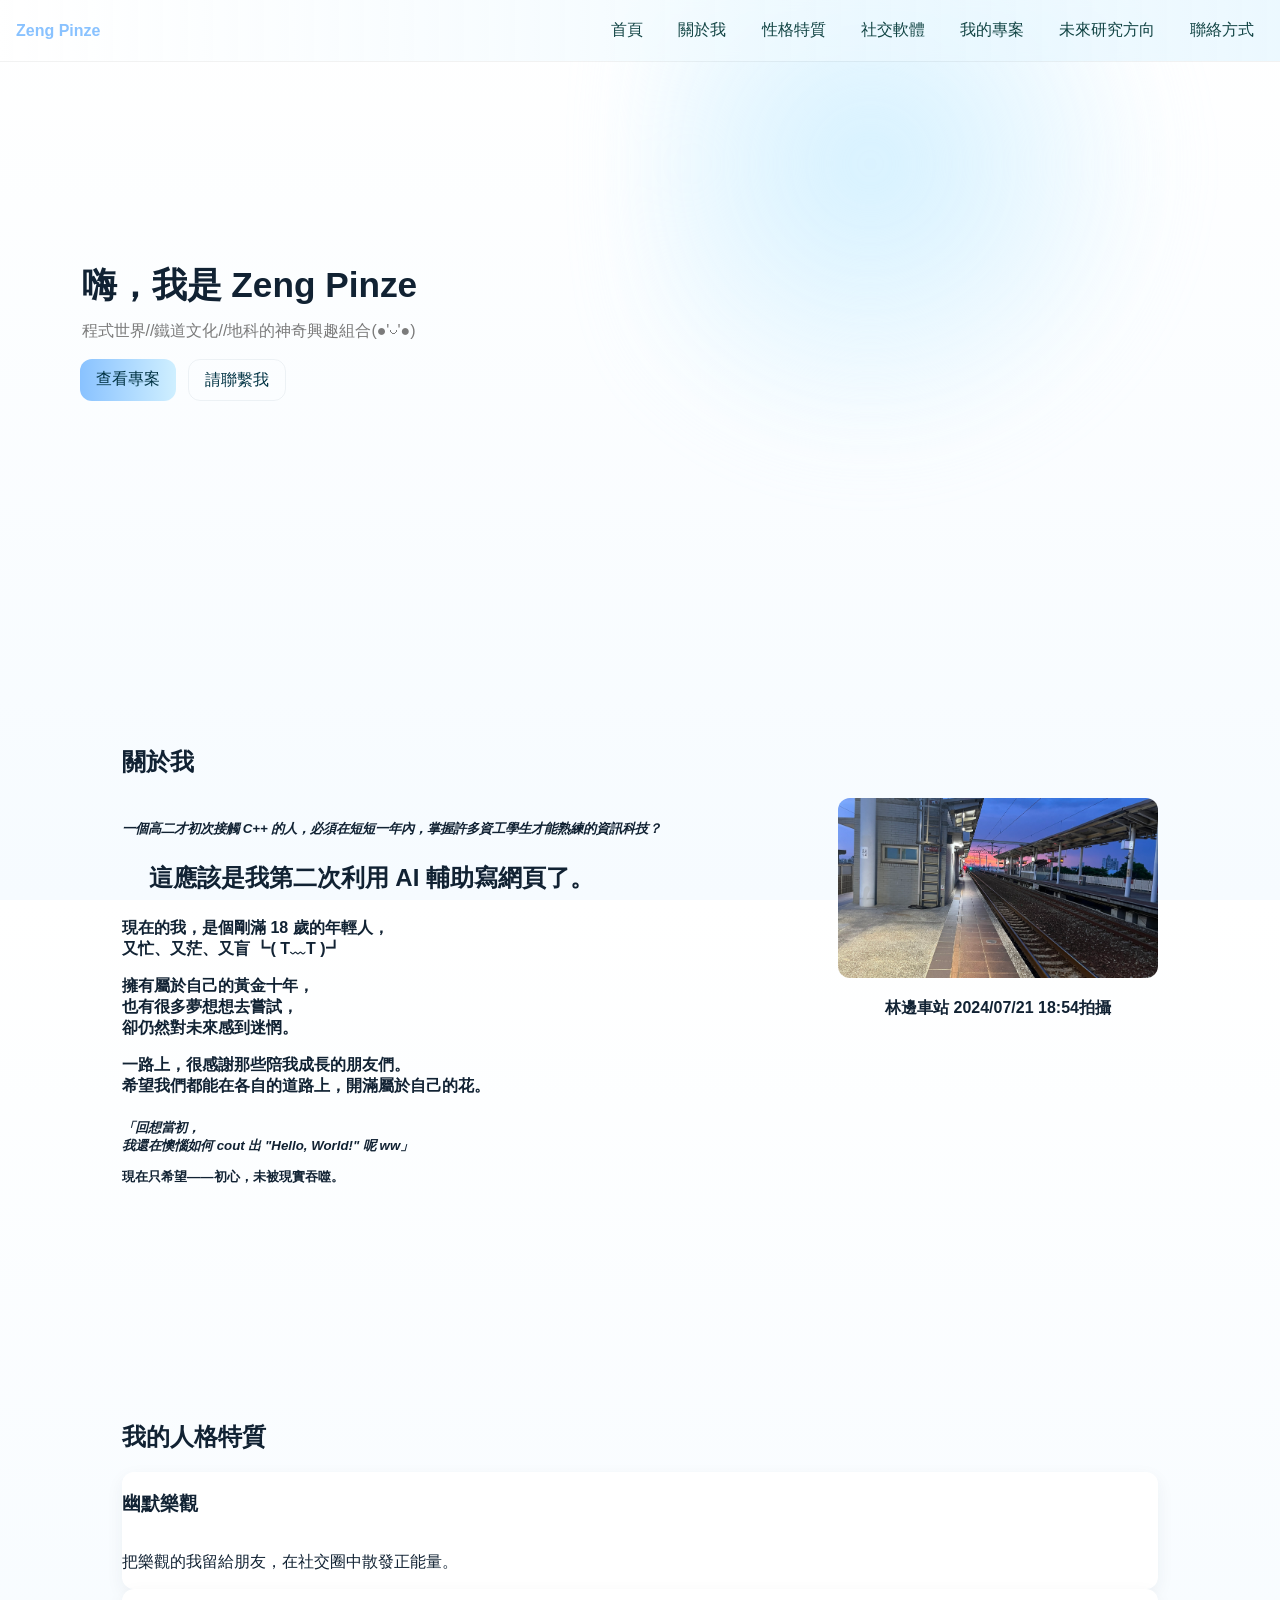
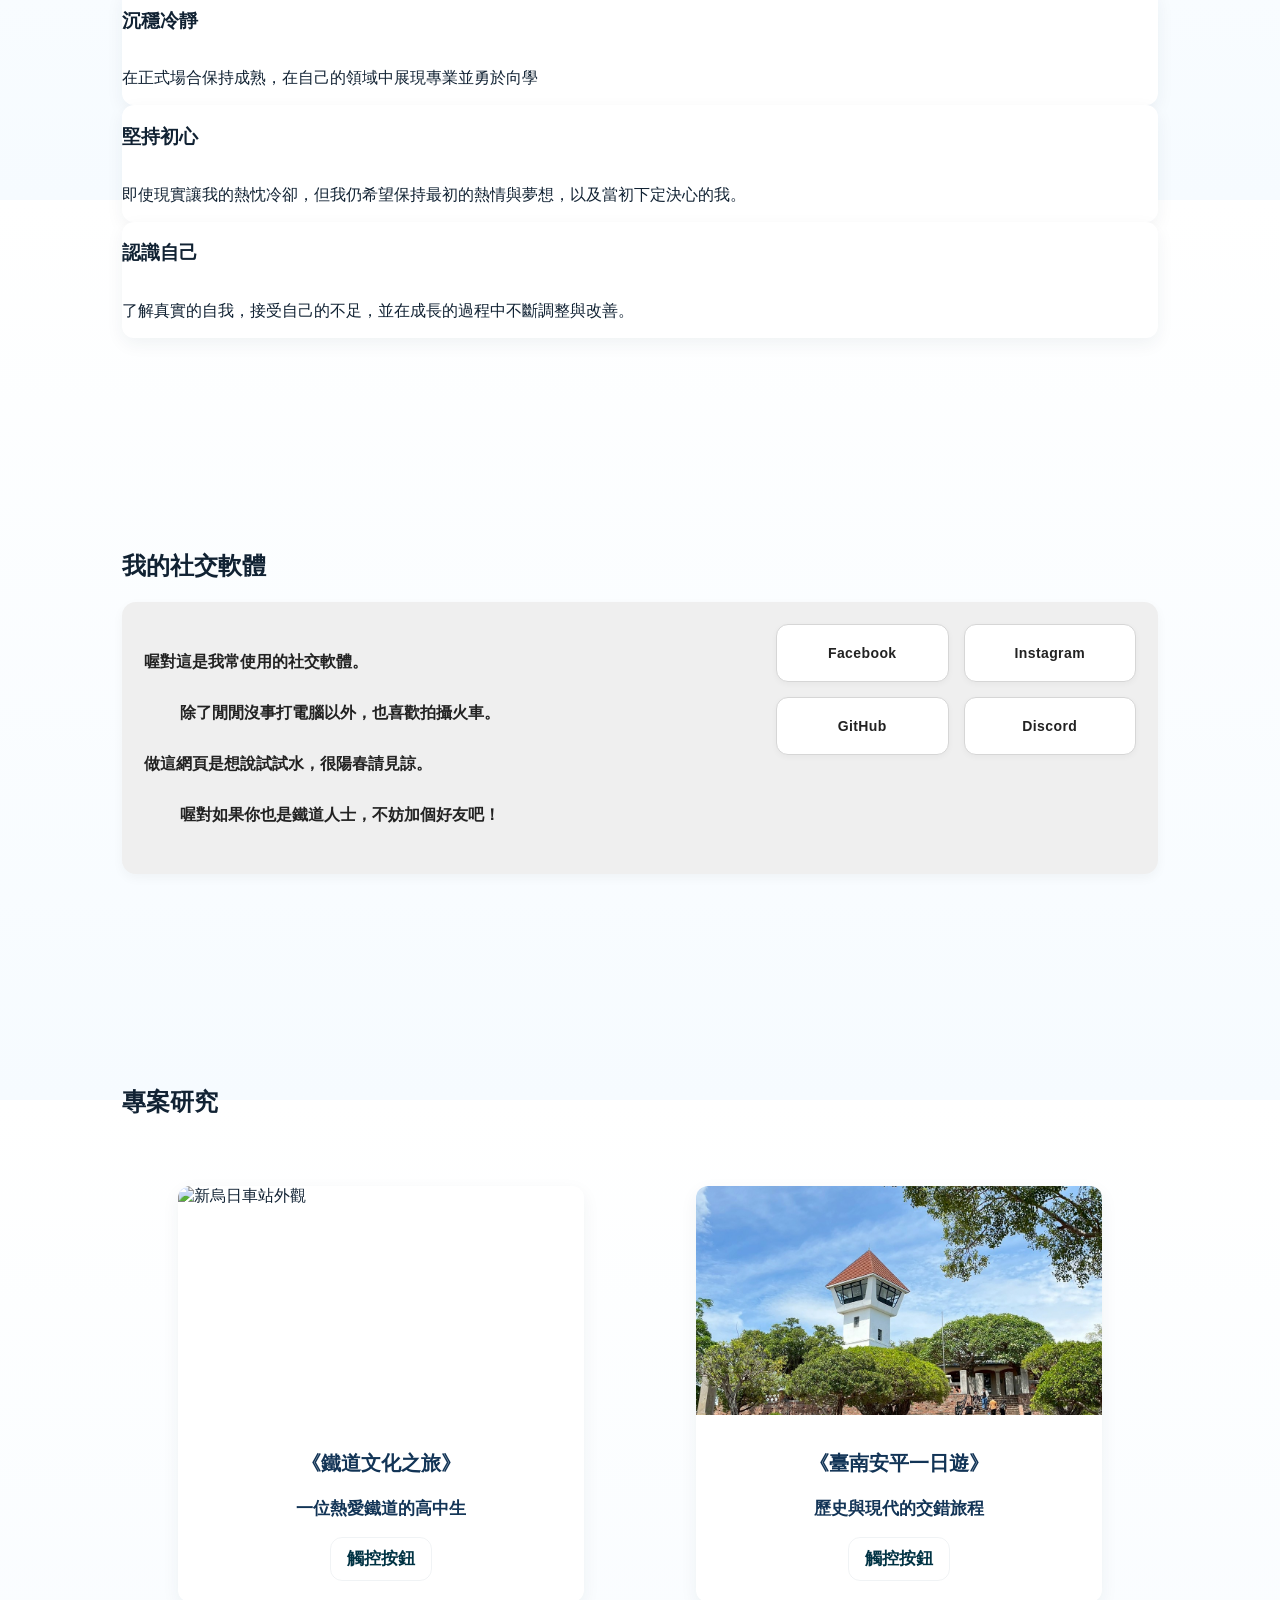
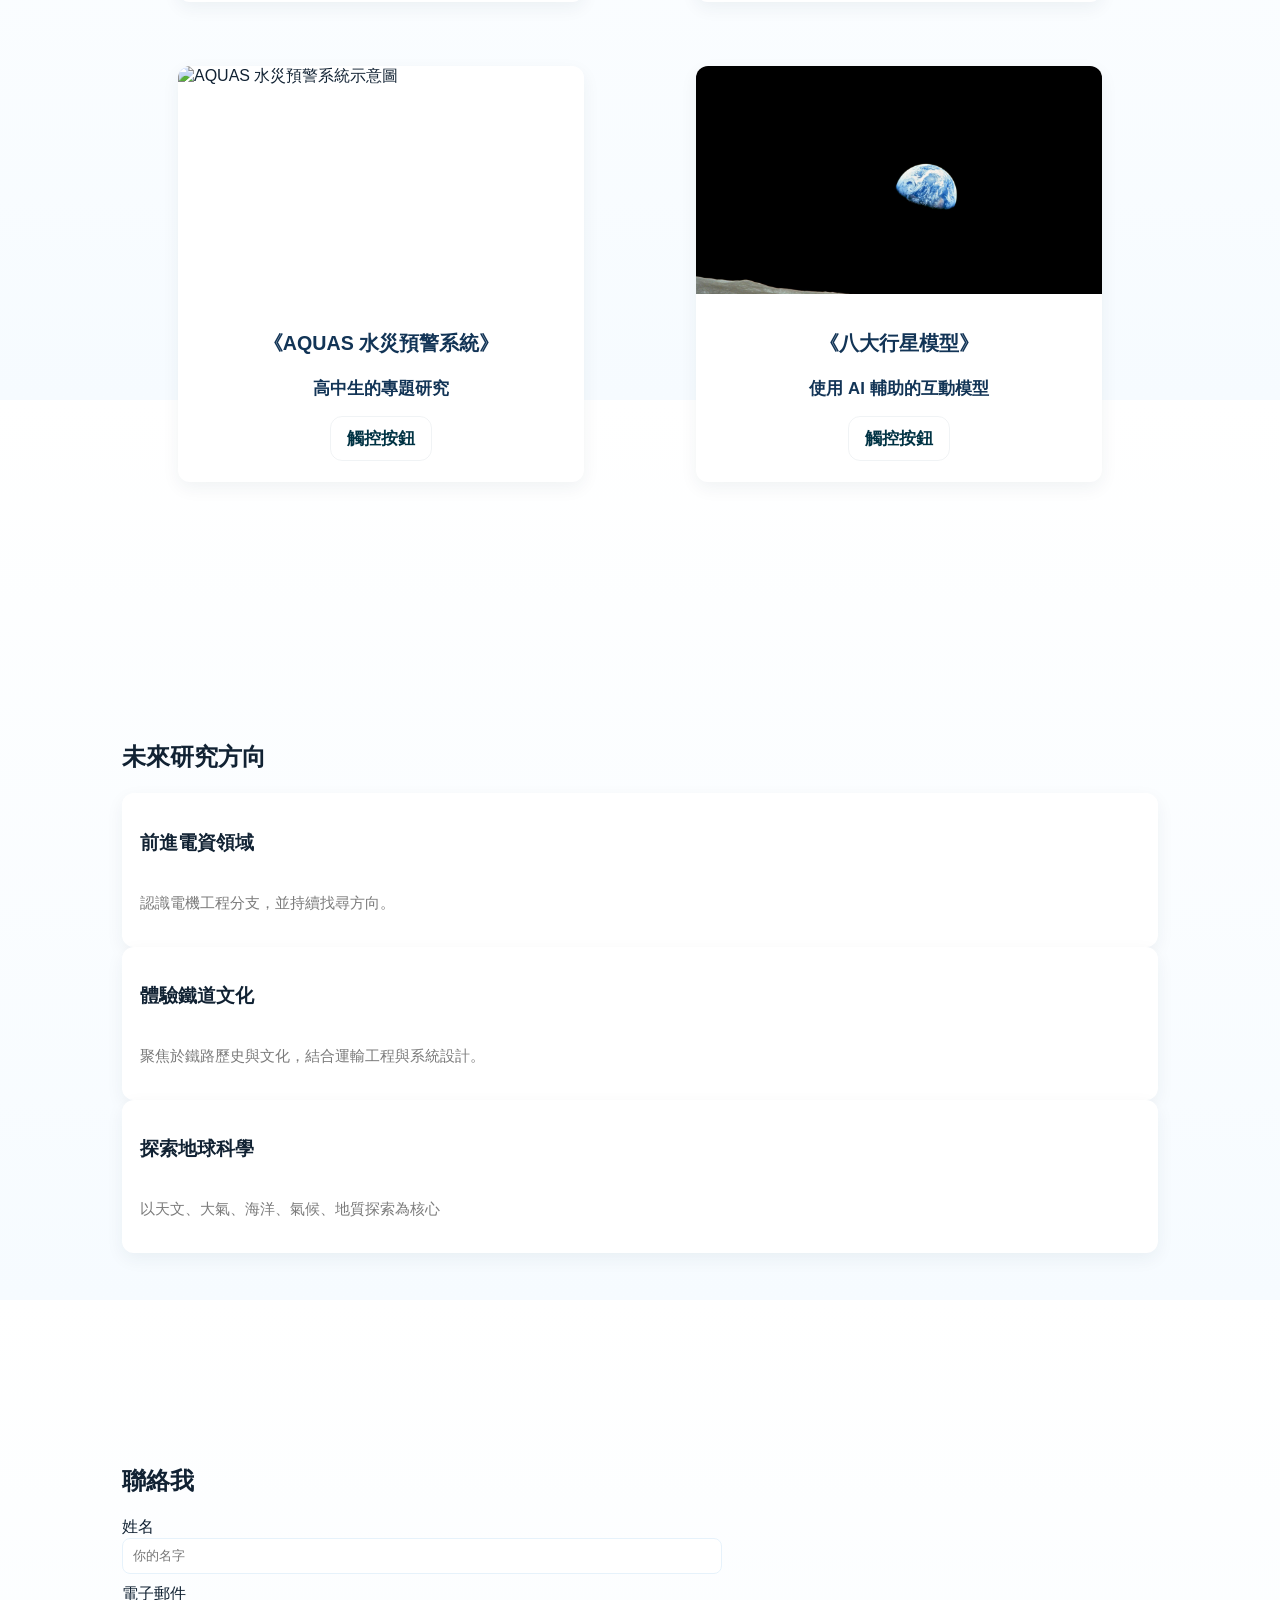
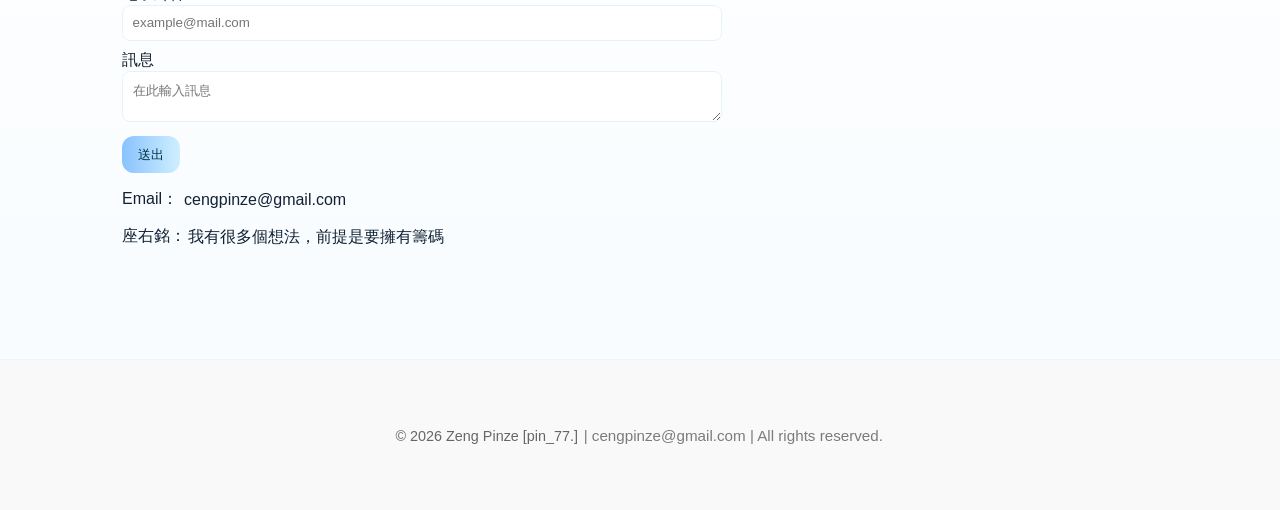
==== commit 3670920c: "Update index.html 修正目前的方向與理念、與增加我的人格特質" ====
--- a/index.html
+++ b/index.html
@@ -8,7 +8,6 @@
     <link rel="stylesheet" href="style.css">
     <meta name="viewport" content="width=device-width, initial-scale=1.0">
     <link rel="icon" type="image/png" href="pin_favicon.jpg">
-
 </head>
 
 <body>
@@ -17,10 +16,12 @@
         <nav class="nav" id="nav">
             <a href="#home">首頁</a>
             <a href="#about">關於我</a>
+            <a href="#personality">性格特質</a>
             <a href="#social">社交軟體</a>
             <a href="#portfolio">我的專案</a>
             <a href="#services">未來研究方向</a>
             <a href="#contact">聯絡方式</a>
+
         </nav>
         <button id="menuBtn" class="touch-btn" aria-label="開啟選單">☰</button>
     </header>
@@ -30,7 +31,7 @@
         <section id="home" class="hero">
             <div class="hero-inner">
                 <h1 class="editable" data-placeholder="在此填入你的標題">嗨，我是 Zeng Pinze</h1>
-                <p class="editable" data-placeholder="在此填入一句話自我介紹">程式設計//鐵道文化//地球科學的神奇興趣組合(●'◡'●)
+                <p class="editable" data-placeholder="在此填入一句話自我介紹">程式世界//鐵道文化//地科的神奇興趣組合(●'◡'●)
                 </p>
                 <div class="hero-ctas">
                     <a class="btn primary touch-btn" href="#portfolio">查看專案</a>
@@ -43,23 +44,47 @@
         <!-- about / 關於我 -->
         <section id="about" class="section reveal">
             <div class="container">
-                <h2>關於我</h2>
+                <h1>關於我</h1>
                 <div class="about-grid">
                     <div class="about-text">
-                        <p><em>一個高二才初次接觸 C++ 的人，必須在短短一年內，掌握許多資工學生才能熟練的資訊科技？</em></p>
+                        <h5>
+                            <p><em>一個高二才初次接觸 C++ 的人，必須在短短一年內，掌握許多資工學生才能熟練的資訊科技？</em></p>
                         </h5>
-                        <h6>
-                            <p>&nbsp;&nbsp;&nbsp;&nbsp;&nbsp;&nbsp;&nbsp;&nbsp;這應該是我第二次利用AI輔助寫網頁了。<br>
-                                <br>現在是個學測生又忙又茫又盲 ┗( T﹏T )┛<br>
-                                <br>&nbsp;&nbsp;&nbsp;&nbsp;&nbsp;&nbsp;&nbsp;&nbsp;是個已經有夢想的人，但又不知該如何前進的高中生。<br>
-                                <br>一路上很感謝助我成長的朋友們，希望我們可以一同在屬於自己的道路上開滿花朵(●'◡'●)<br><br>
-
-                                <!--好啦我是因為有點懶得再去改CSS所以這段才土法煉鋼用&nbsp;的，別問我為什麼這麼長(￣▽￣)ノ -->
-
-                        </h6>
+
+
+                        <h2><p>
+                            &nbsp;&nbsp;&nbsp;&nbsp;這應該是我第二次利用 AI 輔助寫網頁了。
+                        </p>
+                        </h2>
+
+                        <h4>
+                            <p>
+                                現在的我，是個剛滿 18 歲的年輕人，<br>
+                                又忙、又茫、又盲 ┗( T﹏T )┛
+                            </p>
+
+                            <p>
+                                擁有屬於自己的黃金十年，<br>
+                                也有很多夢想想去嘗試，<br>
+                                卻仍然對未來感到迷惘。
+                            </p>
+
+                            <p>
+                                一路上，很感謝那些陪我成長的朋友們。<br>
+                                希望我們都能在各自的道路上，開滿屬於自己的花。
+                            </p>
+                        </h4>
+
                         <h5>
-                            <p><em>「回想當初，我還在懊惱如何 cout 出 " Hello, World! " 呢 ww 」</em></p>
-                            <p><strong>現在只希望，初心未被現實吞噬。</strong></p>
+                            <p><em>
+                                    「回想當初，<br>
+                                    我還在懊惱如何 cout 出 "Hello, World!" 呢 ww」
+                                </em></p>
+
+                            <p><strong>
+                                    現在只希望——初心，未被現實吞噬。
+                                </strong></p>
+                        </h5>
                     </div>
                     <div class="about-media">
                         <img src="LB_station.jpg" alt="林邊車站" class="rounded shadow" />
@@ -71,20 +96,50 @@
             </div>
         </section>
 
+
+
+        <!-- personality / 人格特質 -->
+        <section id="personality" class="section reveal">
+            <div class="container">
+                <h1>我的人格特質</h1>
+                <div class="grid personality-grid">
+                    <article class="card">
+                        <h3>幽默樂觀</h3>
+                        <p>把樂觀的我留給朋友，在社交圈中散發正能量。</p>
+                    </article>
+                    <article class="card">
+                        <h3>沉穩冷靜</h3>
+                        <p>在正式場合保持成熟，在自己的領域中展現專業並勇於向學</p>
+                    </article>
+                    <article class="card">
+                        <h3>堅持初心</h3>
+                        <p>即使現實讓我的熱忱冷卻，但我仍希望保持最初的熱情與夢想，以及當初下定決心的我。</p>
+                    </article>
+                    <article class="card">
+                        <h3>認識自己</h3>
+                        <p>了解真實的自我，接受自己的不足，並在成長的過程中不斷調整與改善。</p>
+                    </article>
+                </div>
+            </div>
+        </section>
+
+
+
         <!-- social / 社交軟體 -->
         <section id="social" class="section reveal">
             <div class="container">
-                <h2>社交軟體</h2>
+                <h1>我的社交軟體</h1>
                 <div class="social-grid-layout">
                     <div class="social-text">
-
-                        <h1>喔對</h1>
-                        <h4>
-                            <p class="title">這些是我的社交軟體。
-                            <p class="content"> 除了閒閒沒事玩玩電腦以外，也喜歡看看火車。
-                            </p>
-                            <span style="opacity: 0.6;"><em>如果你也是鐵道人士，不妨加個好友吧！</em></span>
-                        </h4>
+                        <h6>
+                            <p>喔對這是我常使用的社交軟體。</p>
+                        </h6>
+                        <h6>
+                            <p>&nbsp;&nbsp;&nbsp;&nbsp;&nbsp;&nbsp;&nbsp;&nbsp;除了閒閒沒事打電腦以外，也喜歡拍攝火車。<br>
+                                <br>做這網頁是想說試試水，很陽春請見諒。<br>
+                                <br>&nbsp;&nbsp;&nbsp;&nbsp;&nbsp;&nbsp;&nbsp;&nbsp;喔對如果你也是鐵道人士，不妨加個好友吧！
+                            </p>
+                        </h6>
                     </div>
                     <div class="social-links">
                         <div class="social-card">
@@ -92,7 +147,7 @@
                                 rel="noopener noreferrer">Facebook</a>
                         </div>
                         <div class="social-card">
-                            <a href="https://www.instagram.com/pinze_1217?igsh=MWd3c3Fwb3gzZjg2OA%3D%3D&utm_source=qr"
+                            <a href="https://sites.google.com/view/pin7-self-directed-learning/%E7%B0%A1%E4%BB%8B"
                                 target="_blank" rel="noopener noreferrer">Instagram</a>
                         </div>
                         <div class="social-card">
@@ -109,44 +164,49 @@
 
 
 
+
         <!-- portfolio / 作品集 -->
-        <section id="portfolio" class="section reveal">
-            <div class="container">
-                <h2>專案研究</h2>
+        <section id="portfolio" class="section reveal" aria-labelledby="portfolio-title">
+            <div class="container">
+                <h1 id="portfolio-title">專案研究</h1>
+
                 <div class="gallery">
-                    <figure class="card" tabindex="0">
-                        <img src="Xinwuri Station.jpg" alt="project 1" />
+                    <figure class="card">
+                        <img src="Xinwuri_Station.jpg" alt="新烏日車站外觀" loading="lazy" />
                         <figcaption>
                             <h3>《鐵道文化之旅》</h3>
-                            <p>一位熱愛鐵道的高中生 </p>
+                            <p>一位熱愛鐵道的高中生</p>
                             <a class="btn ghost touch-btn"
-                                href="https://sites.google.com/view/pin7-self-directed-learning/%E7%B0%A1%E4%BB%8B">觸控按鈕</a>
-                        </figcaption>
-                    </figure>
-
-                    <figure class="card" tabindex="0">
-                        <img src="Anping_Timewalk.jpg" alt="project 2" />
+                                href="https://sites.google.com/view/pin7-self-directed-learning/%E7%B0%A1%E4%BB%8B"
+                                target="_blank" rel="noopener noreferrer">觸控按鈕</a>
+                        </figcaption>
+                    </figure>
+
+                    <figure class="card">
+                        <img src="Anping_Timewalk.jpg" alt="臺南安平歷史景點" loading="lazy" />
                         <figcaption>
                             <h3>《臺南安平一日遊》</h3>
                             <p>歷史與現代的交錯旅程</p>
-                            <a class="btn ghost touch-btn" href="https://zengpinze.github.io/Anping_Timewalk/">觸控按鈕</a>
-                        </figcaption>
-                    </figure>
-
-                    <figure class="card" tabindex="0">
-                        <img src="thematic study.png" alt="project 3" />
+                            <a class="btn ghost touch-btn" href="https://zengpinze.github.io/Anping_Timewalk/"
+                                target="_blank" rel="noopener noreferrer">觸控按鈕</a>
+                        </figcaption>
+                    </figure>
+
+                    <figure class="card">
+                        <img src="thematic_study.png" alt="AQUAS 水災預警系統示意圖" loading="lazy" />
                         <figcaption>
                             <h3>《AQUAS 水災預警系統》</h3>
                             <p>高中生的專題研究</p>
-                            <a class="btn ghost touch-btn" href="https://zengpinze.github.io/water_sensor/">觸控按鈕</a>
-                        </figcaption>
-                    </figure>
-
-                    <figure class="card" tabindex="0">
+                            <a class="btn ghost touch-btn" href="https://zengpinze.github.io/water_sensor/"
+                                target="_blank" rel="noopener noreferrer">觸控按鈕</a>
+                        </figcaption>
+                    </figure>
+
+                    <figure class="card">
                         <img src="Earth.jpg" alt="八大行星模型" loading="lazy" />
                         <figcaption>
                             <h3>《八大行星模型》</h3>
-                            <p>使用 AI 輔助的互動模型作業</p>
+                            <p>使用 AI 輔助的互動模型</p>
                             <a class="btn ghost touch-btn" href="https://zengpinze.github.io/Solar_System/"
                                 target="_blank" rel="noopener noreferrer">觸控按鈕</a>
                         </figcaption>
@@ -161,19 +221,19 @@
         <!-- services / 項目 -->
         <section id="services" class="section reveal">
             <div class="container">
-                <h2>未來研究方向</h2>
+                <h1>未來研究方向</h1>
                 <div class="grid services-grid">
                     <article class="service card">
-                        <h3 class="editable">體驗資訊科技</h3>
-                        <p class="editable small">HTML / Unity / Colab，一些奇奇怪怪的設計。</p>
+                        <h3 class="editable">前進電資領域</h3>
+                        <p class="editable small">認識電機工程分支，並持續找尋方向。</p>
                     </article>
                     <article class="service card">
-                        <h3 class="editable">推廣鐵道文化</h3>
-                        <p class="editable small">EMU3000型的椅子真的有夠難坐的......</p>
+                        <h3 class="editable">體驗鐵道文化</h3>
+                        <p class="editable small">聚焦於鐵路歷史與文化，結合運輸工程與系統設計。</p>
                     </article>
                     <article class="service card">
                         <h3 class="editable">探索地球科學</h3>
-                        <p class="editable small">地科應該分類成天文、大氣、海洋、地質吧？</p>
+                        <p class="editable small">以天文、大氣、海洋、氣候、地質探索為核心</p>
                     </article>
                 </div>
             </div>
@@ -182,11 +242,17 @@
         <!-- contact / 聯絡方式 -->
         <section id="contact" class="section reveal">
             <div class="container">
-                <h2>聯絡我</h2>
+                <h1>聯絡我</h1>
+                <form id="contactForm" class="contact-form">
+                    <label>姓名<input type="text" name="name" placeholder="你的名字" required></label>
+                    <label>電子郵件<input type="email" name="email" placeholder="example@mail.com" required></label>
+                    <label>訊息<textarea name="message" placeholder="在此輸入訊息"></textarea></label>
+                    <button type="submit" class="btn primary touch-btn">送出</button>
+                </form>
 
                 <div class="contact-info">
-                    <p>電子郵件：<a href="mailto:cengpinze@gmail.com" class="editable">cengpinze@gmail.com</a></p>
-                    <p>座右銘：<span class="editable">追逐夢想之前，必須擁有籌碼</span></p>
+                    <p>Email：<span class="editable"> cengpinze@gmail.com</span></p>
+                    <p>座右銘：<span class="editable">我有很多個想法，前提是要擁有籌碼</span></p>
                 </div>
             </div>
         </section>
@@ -194,7 +260,7 @@
 
     <footer class="site-footer">
         <div class="container">
-            <p>© <span id="year"></span> Zeng Pinze [pin_3010.] <span class="editable small"> | cengpinze@gmail.com |
+            <p>© <span id="year"></span> Zeng Pinze [pin_77.] <span class="editable small"> | cengpinze@gmail.com |
                     All rights reserved.</span>
             </p>
         </div>
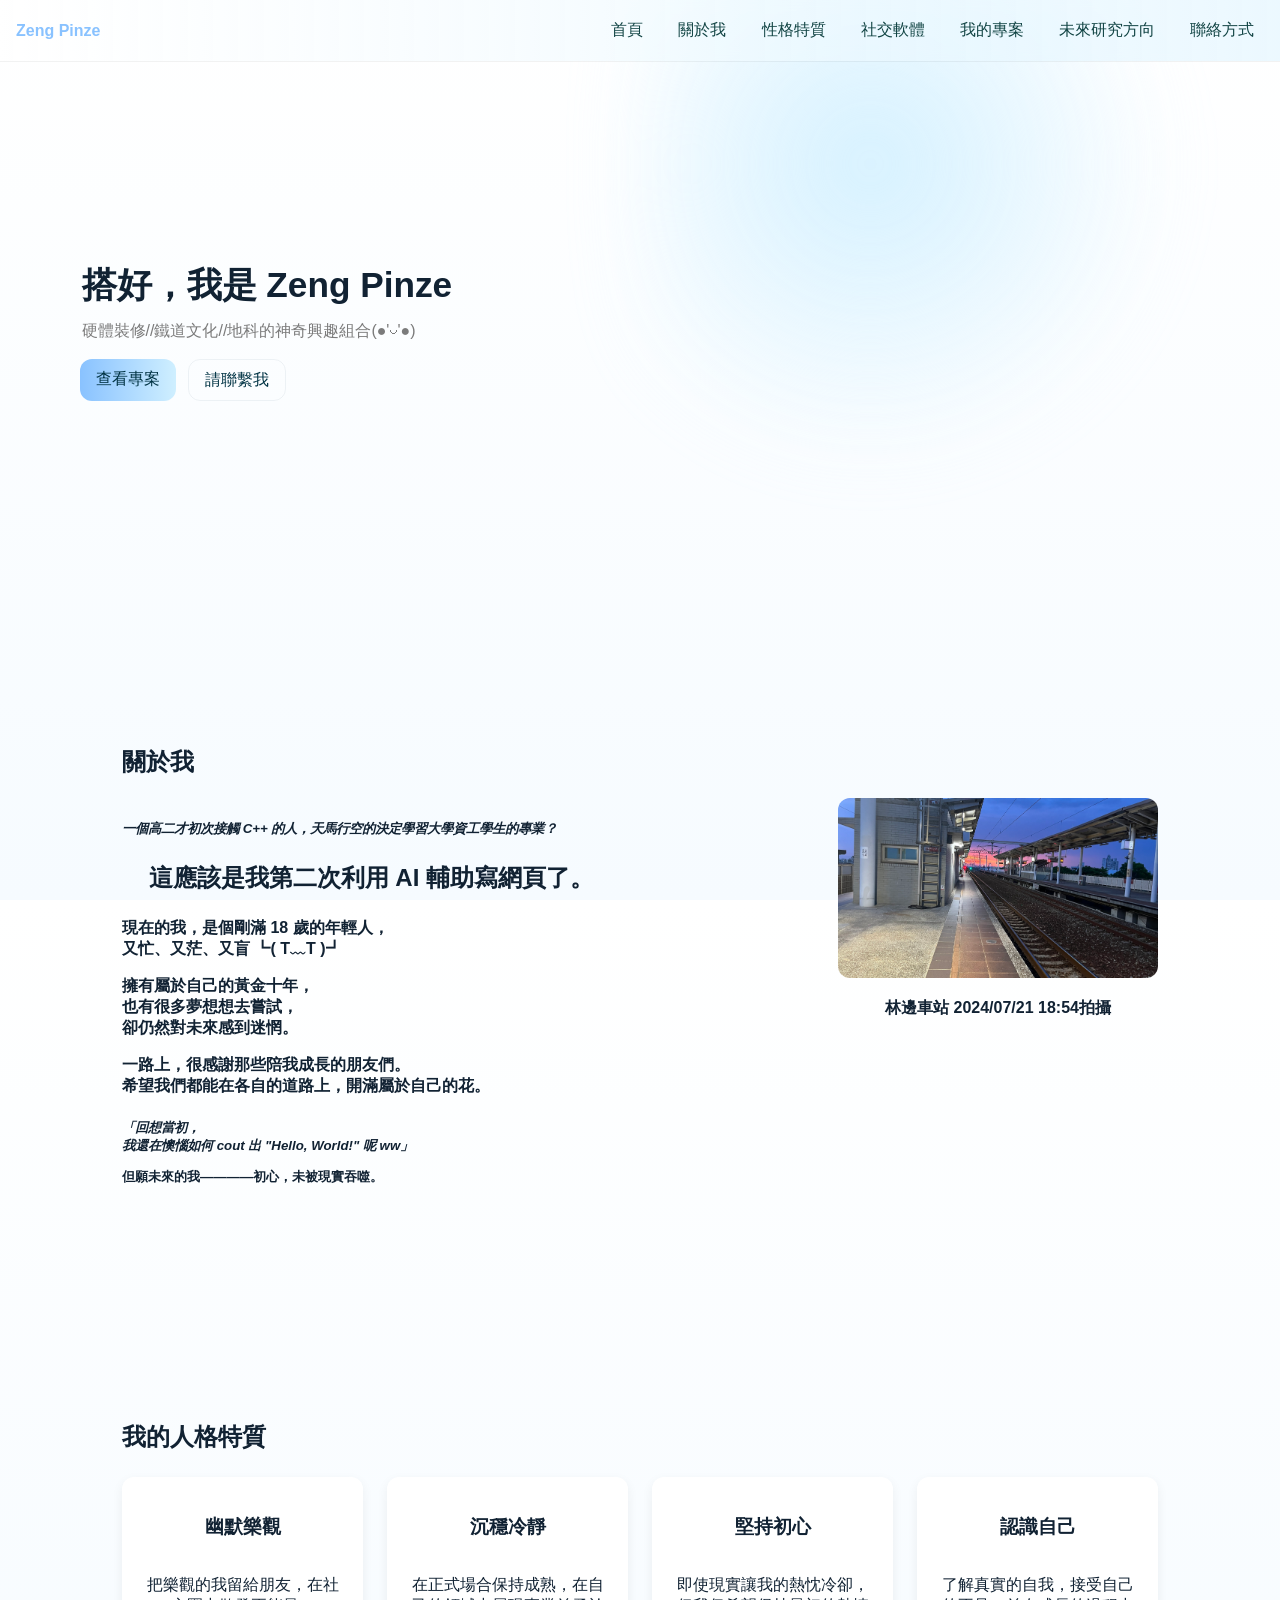
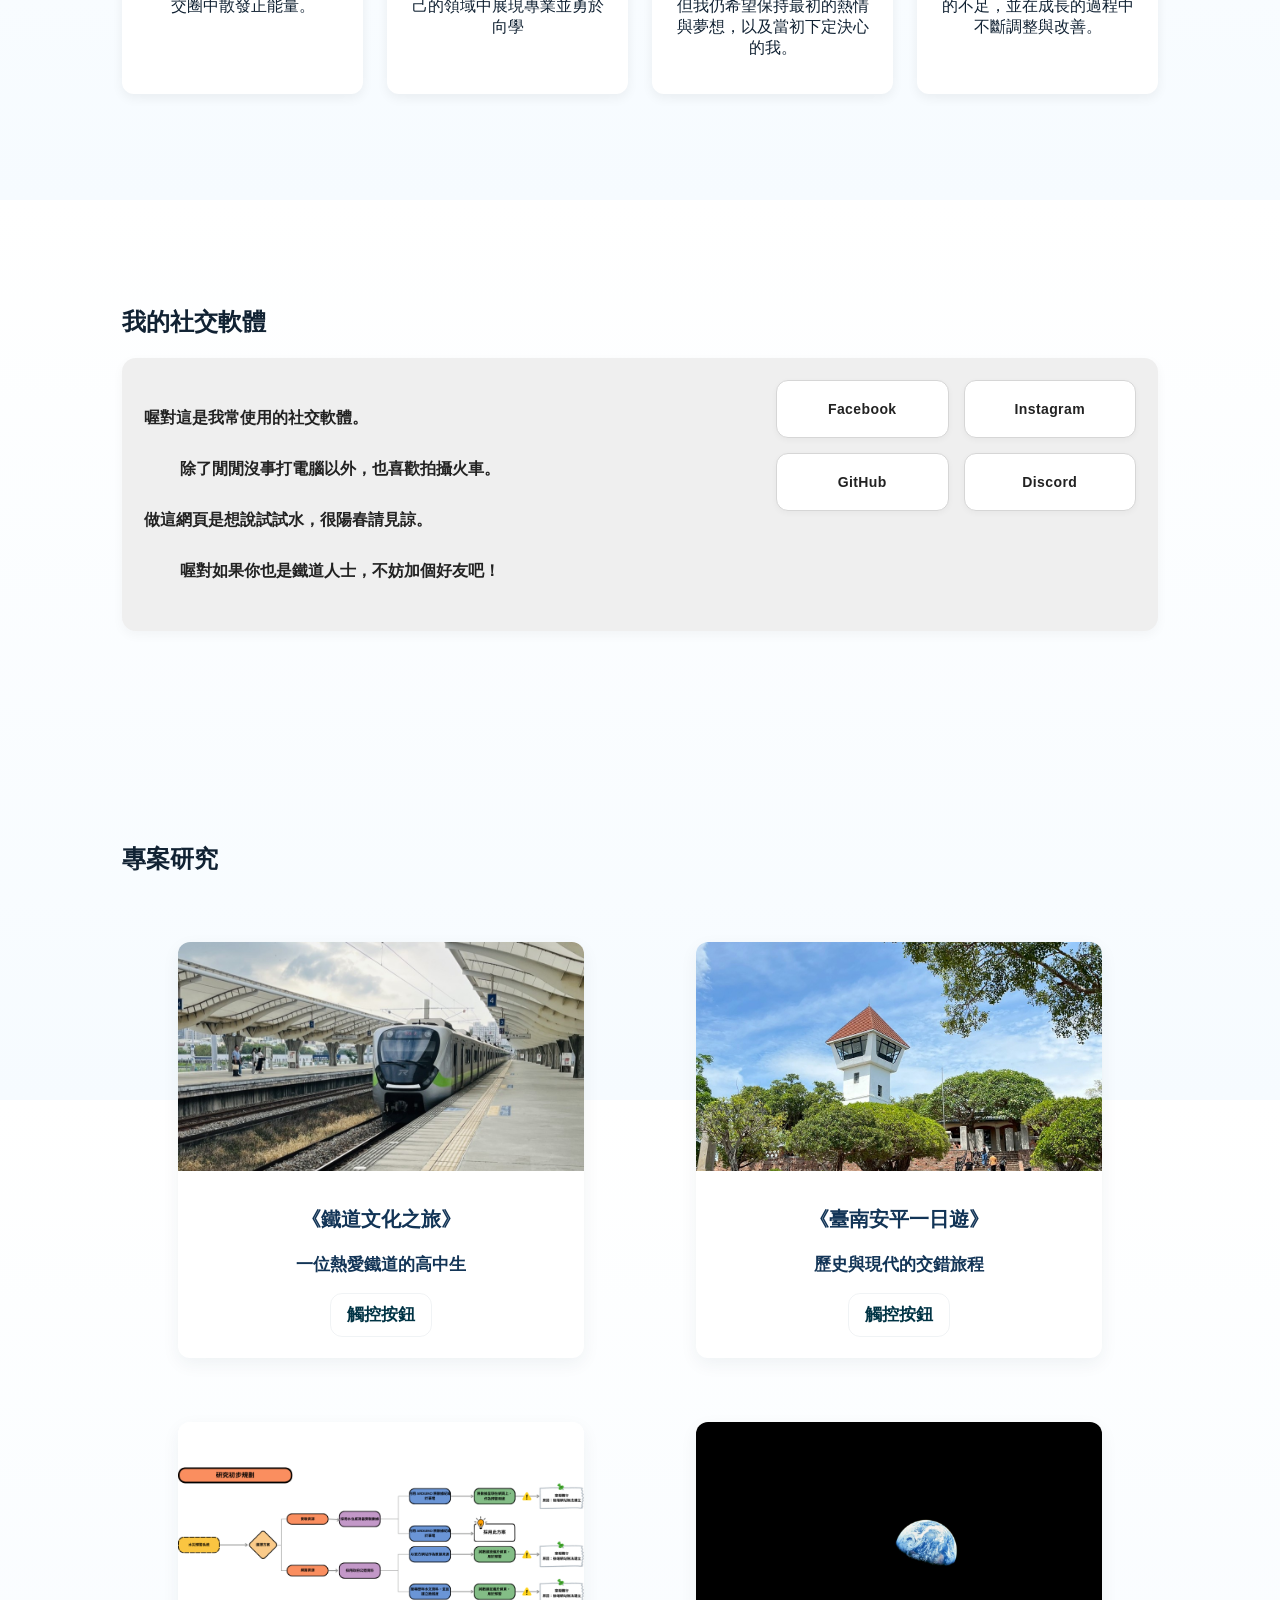
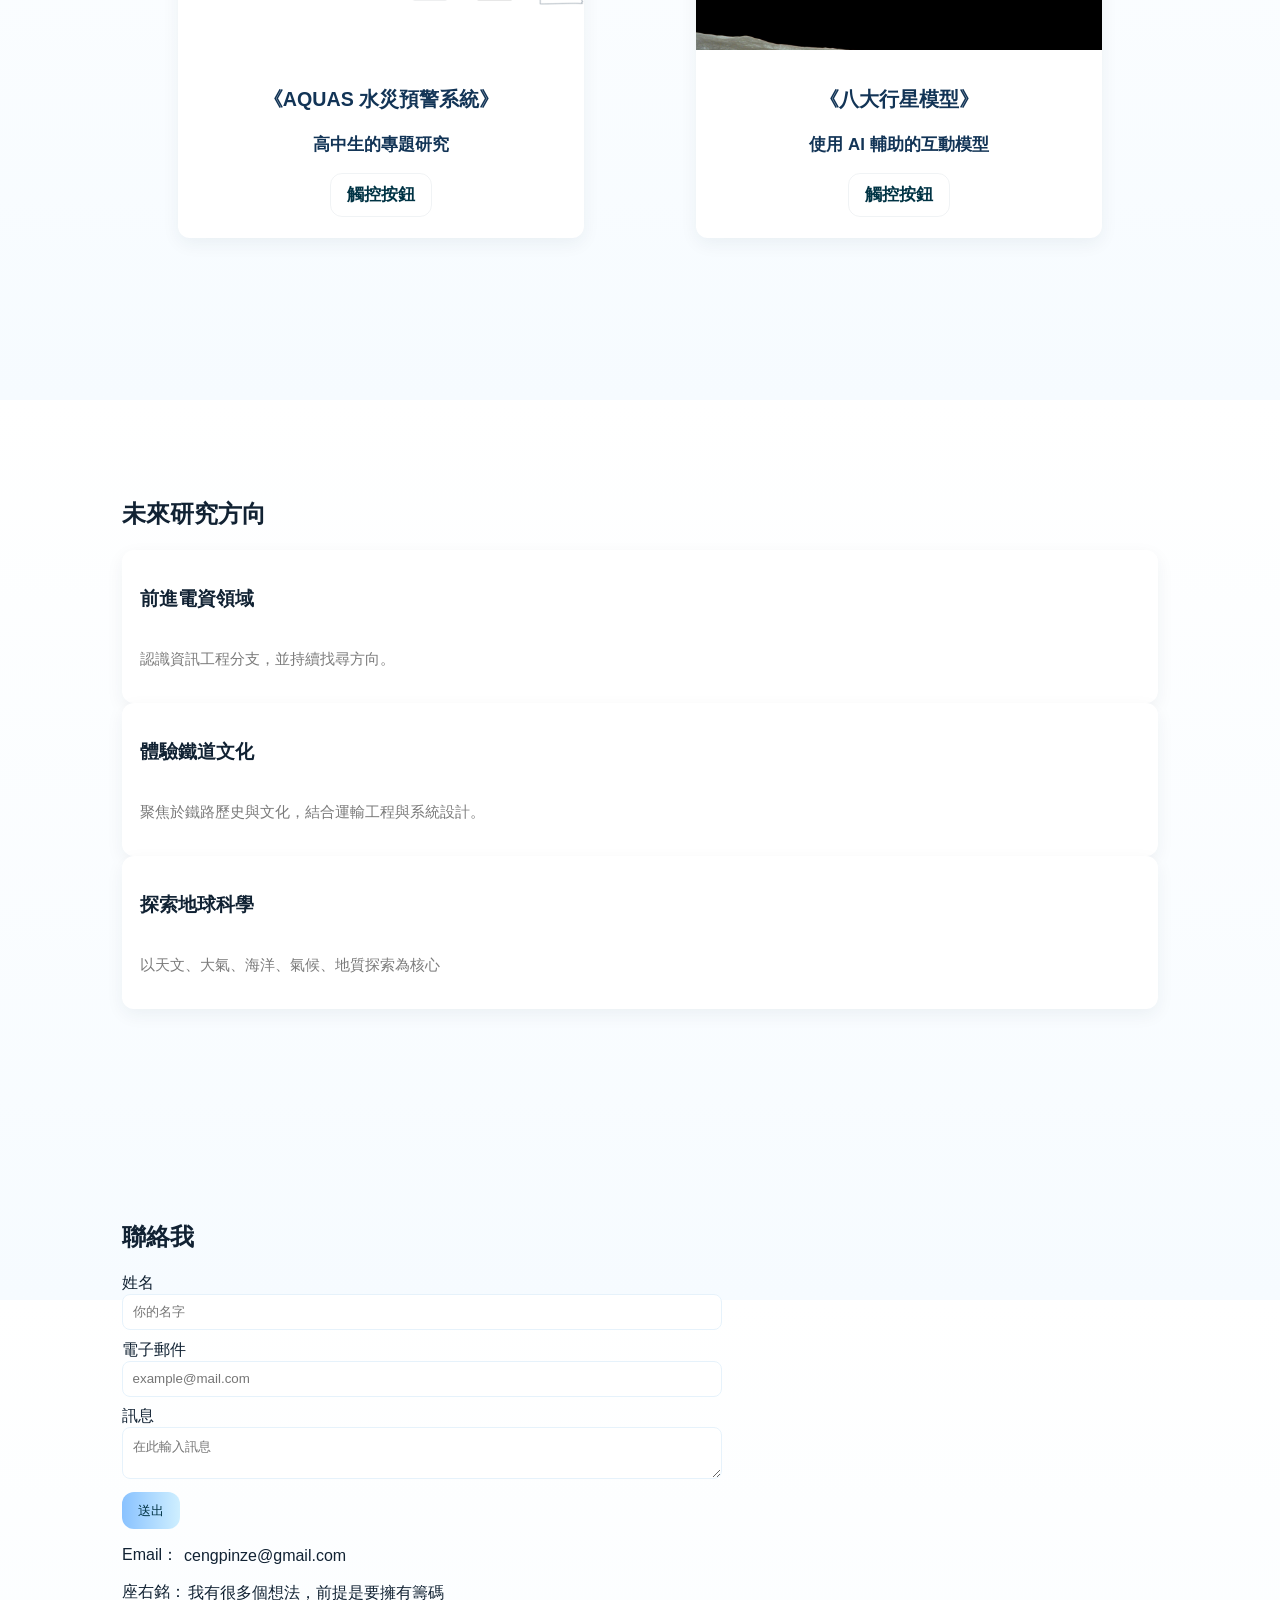
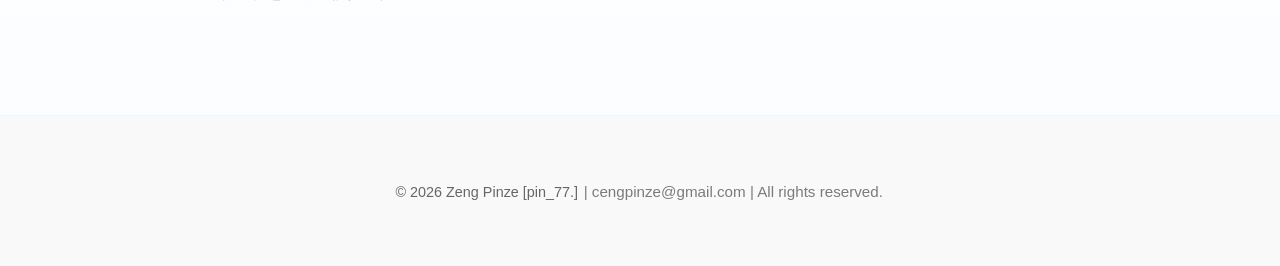
==== commit 9080e8ec: "Fix HTML formatting and update content 大學開學前的修改 ㄅ" ====
--- a/index.html
+++ b/index.html
@@ -30,8 +30,8 @@
         <!-- HERO / 首頁 -->
         <section id="home" class="hero">
             <div class="hero-inner">
-                <h1 class="editable" data-placeholder="在此填入你的標題">嗨，我是 Zeng Pinze</h1>
-                <p class="editable" data-placeholder="在此填入一句話自我介紹">程式世界//鐵道文化//地科的神奇興趣組合(●'◡'●)
+                <h1 class="editable" data-placeholder="在此填入你的標題">搭好，我是 Zeng Pinze</h1>
+                <p class="editable" data-placeholder="在此填入一句話自我介紹">硬體裝修//鐵道文化//地科的神奇興趣組合(●'◡'●)
                 </p>
                 <div class="hero-ctas">
                     <a class="btn primary touch-btn" href="#portfolio">查看專案</a>
@@ -48,7 +48,7 @@
                 <div class="about-grid">
                     <div class="about-text">
                         <h5>
-                            <p><em>一個高二才初次接觸 C++ 的人，必須在短短一年內，掌握許多資工學生才能熟練的資訊科技？</em></p>
+                            <p><em>一個高二才初次接觸 C++ 的人，天馬行空的決定學習大學資工學生的專業？</em></p>
                         </h5>
 
 
@@ -82,7 +82,7 @@
                                 </em></p>
 
                             <p><strong>
-                                    現在只希望——初心，未被現實吞噬。
+                                    但願未來的我————初心，未被現實吞噬。
                                 </strong></p>
                         </h5>
                     </div>
@@ -225,7 +225,7 @@
                 <div class="grid services-grid">
                     <article class="service card">
                         <h3 class="editable">前進電資領域</h3>
-                        <p class="editable small">認識電機工程分支，並持續找尋方向。</p>
+                        <p class="editable small">認識資訊工程分支，並持續找尋方向。</p>
                     </article>
                     <article class="service card">
                         <h3 class="editable">體驗鐵道文化</h3>
--- a/style.css
+++ b/style.css
@@ -335,6 +335,27 @@
     }
 }
 
+/* 人格特質區塊（personality-grid） */
+.personality-grid {
+    display: grid;
+    grid-template-columns: repeat(auto-fit, minmax(220px, 1fr));
+    gap: 1.5rem;
+    margin-top: 1.5rem;
+}
+
+.personality-grid .card {
+    padding: 1.2rem;
+    text-align: center;
+    background: var(--white);
+    border-radius: var(--radius);
+    box-shadow: 0 4px 12px rgba(0, 0, 0, 0.06);
+    transition: transform 0.25s ease, box-shadow 0.25s ease;
+}
+
+.personality-grid .card:hover {
+    transform: translateY(-6px);
+    box-shadow: 0 8px 20px rgba(0, 0, 0, 0.1);
+}
 
 
 
